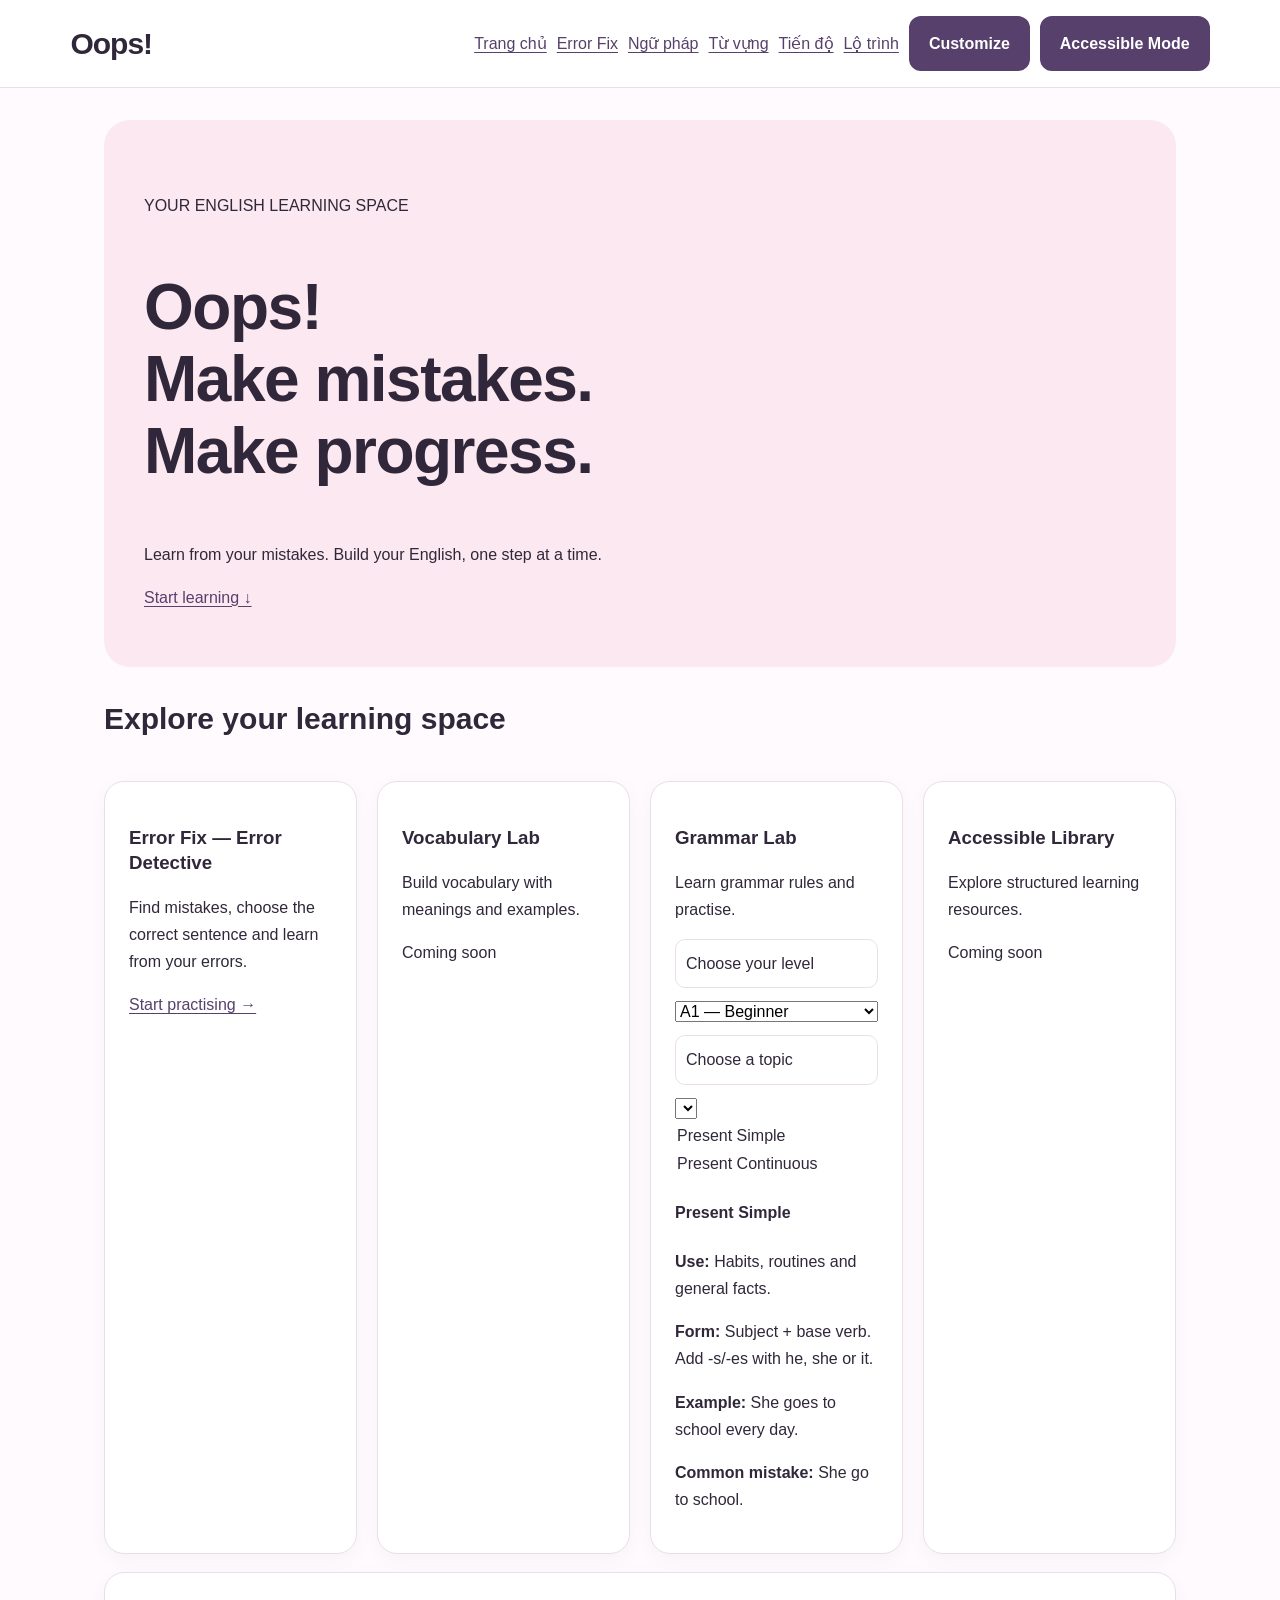
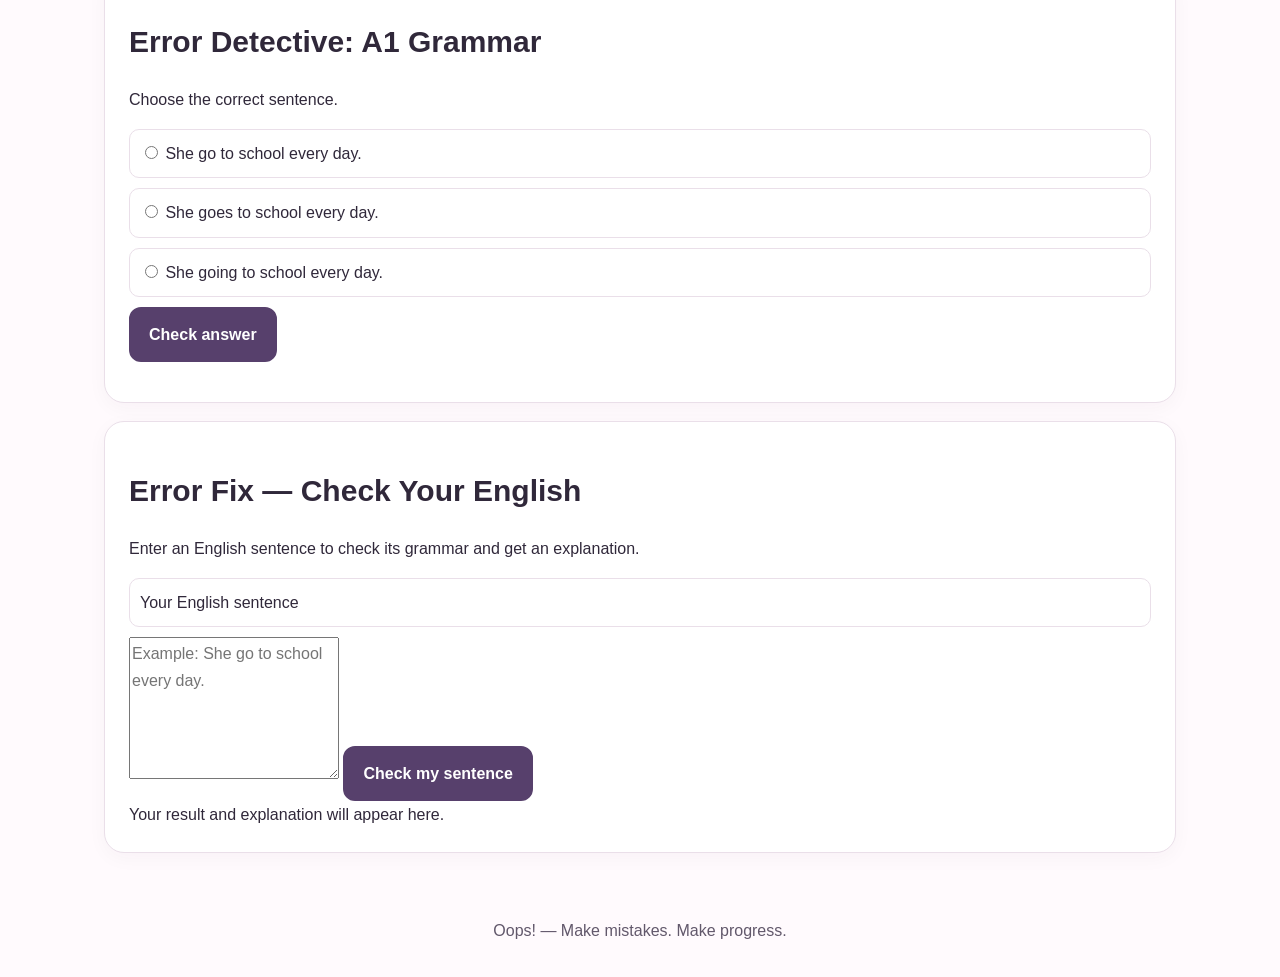
==== index.html @ 6011602a "Update index.html" ====
<!DOCTYPE html>
<html lang="en">
<head>
<meta charset="UTF-8">
<meta name="viewport" content="width=device-width, initial-scale=1">
<title>Oops! — Make mistakes. Make progress.</title>

<style>
* {
  box-sizing: border-box;
}

:root {
  --oops-bg: #fffafd;
  --oops-surface: #ffffff;
  --oops-pink: #fce8f1;
  --oops-purple: #57406c;
  --oops-purple-hover: #443052;
  --oops-text: #30283a;
  --oops-muted: #62586b;
  --oops-border: #eadfe9;
  --oops-radius: 20px;
}

html {
  scroll-behavior: smooth;
  scroll-padding-top: 24px;
}

body {
  margin: 0;
  font-family: Arial, Helvetica, sans-serif;
  color: var(--oops-text);
  background: var(--oops-bg);
  line-height: 1.7;
  font-size: 16px;
}

header {
  position: sticky;
  top: 0;
  z-index: 100;
  padding: 16px 5.5%;
  display: flex;
  justify-content: space-between;
  align-items: center;
  gap: 16px;
  flex-wrap: wrap;
  background: rgba(255, 255, 255, 0.96);
  border-bottom: 1px solid var(--oops-border);
  backdrop-filter: blur(12px);
}

.logo {
  font-size: 30px;
  font-weight: 800;
  letter-spacing: -1px;
  color: var(--oops-text);
}

main {
  width: min(1120px, 100%);
  margin: 0 auto;
  padding: 32px 24px;
}

.hero {
  background: var(--oops-pink);
  padding: clamp(28px, 5vw, 56px) clamp(22px, 4vw, 40px);
  border-radius: 26px;
  margin-bottom: 32px;
}

h1 {
  font-size: clamp(34px, 5vw, 64px);
  line-height: 1.12;
  letter-spacing: -1.5px;
  overflow-wrap: anywhere;
}

h2 {
  font-size: clamp(23px, 3vw, 30px);
  line-height: 1.3;
}

h3 {
  line-height: 1.35;
}

.grid {
  display: grid;
  grid-template-columns: repeat(auto-fit, minmax(min(220px, 100%), 1fr));
  gap: 20px;
}

.card {
  background: var(--oops-surface);
  border: 1px solid var(--oops-border);
  border-radius: var(--oops-radius);
  padding: 24px;
  margin-top: 18px;
  box-shadow: 0 5px 20px rgba(48, 40, 58, 0.035);
  transition: border-color 0.2s ease, box-shadow 0.2s ease;
}

.card:hover {
  border-color: #cbb8dd;
  box-shadow: 0 8px 26px rgba(48, 40, 58, 0.07);
}

button {
  padding: 12px 18px;
  background: var(--oops-purple);
  color: white;
  border: 2px solid var(--oops-purple);
  border-radius: 12px;
  cursor: pointer;
  font: inherit;
  font-weight: 600;
  transition: background 0.2s ease, transform 0.2s ease;
}

button:hover {
  background: var(--oops-purple-hover);
  border-color: var(--oops-purple-hover);
}

button:active {
  transform: translateY(1px);
}

button:focus-visible,
a:focus-visible,
input:focus-visible,
select:focus-visible,
textarea:focus-visible {
  outline: 3px solid #8b69c2;
  outline-offset: 4px;
}

a {
  color: var(--oops-purple);
  text-underline-offset: 3px;
}

label {
  display: block;
  padding: 10px;
  margin: 10px 0;
  border: 1px solid var(--oops-border);
  border-radius: 10px;
}

input,
select,
textarea {
  max-width: 100%;
  font: inherit;
}

.skip {
  position: absolute;
  left: -9999px;
  top: 0;
  z-index: 200;
  background: white;
  color: #222;
  padding: 12px;
}

.skip:focus {
  left: 12px;
  top: 12px;
}

footer {
  text-align: center;
  padding: 32px 20px;
  color: var(--oops-muted);
}

body.accessible {
  background: #ffffff;
  color: #111111;
  font-size: 20px;
  line-height: 1.9;
}

body.accessible .hero,
body.accessible .card {
  background: #ffffff;
  color: #111111;
  border: 2px solid #333333;
  box-shadow: none;
}

body.accessible button {
  background: #111111;
  border-color: #111111;
  color: #ffffff;
}

body.accessible a {
  color: #003f8c;
}

@media (max-width: 600px) {
}
</style>
</head>
<body>

<header>
  <a class="logo" href="#home" aria-label="Oops! - Trang chủ"
     style="text-decoration:none;">Oops!</a>

  <nav aria-label="Điều hướng chính"
       style="display:flex;align-items:center;gap:10px;flex-wrap:wrap;">
    <a href="#home">Trang chủ</a>
    <a href="#error-fix">Error Fix</a>
    <a href="#grammar">Ngữ pháp</a>
    <a href="#vocabulary">Từ vựng</a>
    <a href="#progress">Tiến độ</a>
    <a href="#roadmap">Lộ trình</a>
    <button type="button" id="customizeBtn"
            onclick="document.getElementById('customizePanel').hidden = !document.getElementById('customizePanel').hidden">
      Customize
    </button>
    <button type="button" id="accessibilityBtn"
            onclick="document.body.classList.toggle('accessible')">
      Accessible Mode
    </button>
  </nav>
</header>
<main id="main">
<section class="hero" id="home">
<p>YOUR ENGLISH LEARNING SPACE</p>
<h1>Oops!<br>Make mistakes.<br>Make progress.</h1>
<p>Learn from your mistakes. Build your English, one step at a time.</p>
<a href="#practice">Start learning ↓</a>
</section>
<section aria-labelledby="explore">
<h2 id="explore">Explore your learning space</h2>
<div class="grid">

<article class="card" id="error-fix">
  <h3>Error Fix — Error Detective</h3>
  <p>Find mistakes, choose the correct sentence and learn from your errors.</p>
  <a href="#practice">Start practising →</a>
</article>

<article class="card"><h3>Vocabulary Lab</h3><p>Build vocabulary with meanings and examples.</p><p>Coming soon</p></article>
<article class="card" id="grammar">
  <h3>Grammar Lab</h3>
  <p>Learn grammar rules and practise.</p>

  <label for="grammar-level">Choose your level</label>
  <select id="grammar-level">
  <option value="A1">A1 — Beginner</option>
  <option value="A2">A2 — Elementary</option>
  <option value="B1">B1 — Intermediate</option>
  <option value="B2">B2 — Upper-intermediate</option>
  <option value="C1">C1 — Advanced</option>
  <option value="C2">C2 — Proficiency</option>
</select>

  <label for="grammar-topic">Choose a topic</label>
  <select id="grammar-topic"></select>
    <option value="present-simple">Present Simple</option>
    <option value="present-continuous">Present Continuous</option>
  </select>

  <div id="grammar-lesson" aria-live="polite">
    <h4>Present Simple</h4>
    <p><strong>Use:</strong> Habits, routines and general facts.</p>
    <p><strong>Form:</strong> Subject + base verb. Add -s/-es with he, she or it.</p>
    <p><strong>Example:</strong> She goes to school every day.</p>
    <p><strong>Common mistake:</strong> She go to school.</p>
  </div>
</article>
<article class="card"><h3>Accessible Library</h3><p>Explore structured learning resources.</p><p>Coming soon</p></article>
</div>
</section>
<section class="card" id="practice">
<h2>Error Detective: A1 Grammar</h2>
<p>Choose the correct sentence.</p>
<form id="quiz">
<label><input type="radio" name="answer" value="a" required> She go to school every day.</label>
<label><input type="radio" name="answer" value="b"> She goes to school every day.</label>
<label><input type="radio" name="answer" value="c"> She going to school every day.</label>
<button type="submit">Check answer</button>
</form>
<p id="feedback" role="status" aria-live="polite"></p>
</section>

<section class="card" id="error-fix">
  <h2>Error Fix — Check Your English</h2>
  <p>
    Enter an English sentence to check its grammar and get an explanation.
  </p>

  <form id="error-check-form">
    <label for="sentence-input">Your English sentence</label>
    <textarea
      id="sentence-input"
      name="sentence"
      rows="5"
      placeholder="Example: She go to school every day."
      required
    ></textarea>

    <button type="submit">Check my sentence</button>
  </form>

  <div id="error-check-result" role="status" aria-live="polite">
    Your result and explanation will appear here.
  </div>
</section>
</main>
<footer>Oops! — Make mistakes. Make progress.</footer>
<script>
const mode=document.getElementById("mode");
mode.addEventListener("click",()=>{
const enabled=document.body.classList.toggle("accessible");
mode.setAttribute("aria-pressed",String(enabled));
mode.textContent=enabled?"Switch to Normal Mode":"Switch to Accessible Mode";
});
document.getElementById("quiz").addEventListener("submit",event=>{
event.preventDefault();
const answer=new FormData(event.currentTarget).get("answer");
document.getElementById("feedback").textContent=answer==="b"
?"Correct! With she, use goes in the present simple."
:"Not quite. The correct answer is: She goes to school every day.";
});

const grammarTopic = document.getElementById("grammar-topic");
const grammarLesson = document.getElementById("grammar-lesson");
const grammarLevel = document.getElementById("grammar-level");

const grammarLessons = [
  {
    level: "A1", title: "Present Simple",
    use: "Thói quen, lịch trình và sự thật hiển nhiên.",
    form: "S + V(s/es). Với câu phủ định và nghi vấn, dùng do/does.",
    example: "She goes to school every day.",
    mistake: "She go to school every day.",
    tip: "He, she, it đi với động từ thêm -s/-es ở câu khẳng định.",
    question: "Choose the correct sentence.",
    options: ["He play football.", "He plays football.", "He playing football."],
    answer: 1, explanation: "He là ngôi thứ ba số ít nên play đổi thành plays."
  },
  {
    level: "A1", title: "Present Continuous",
    use: "Hành động đang diễn ra ở hiện tại.",
    form: "S + am/is/are + V-ing.",
    example: "They are studying English now.",
    mistake: "They studying English now.",
    tip: "Không bỏ am, is hoặc are trước động từ -ing.",
    question: "Choose the correct sentence.",
    options: ["I am reading now.", "I reading now.", "I is reading now."],
    answer: 0, explanation: "Với chủ ngữ I, dùng am + V-ing."
  },
  {
    level: "A1", title: "Pronouns and Possessive Adjectives",
    use: "Đại từ nhân xưng và tính từ sở hữu.",
    form: "I–my; you–your; he–his; she–her; it–its; we–our; they–their.",
    example: "This is my book. She likes her school.",
    mistake: "He is my friend. I like he.",
    tip: "Sau động từ cần tân ngữ như me, him, her, us, them.",
    question: "This is Anna. ___ is my friend.",
    options: ["Her", "She", "Hers"],
    answer: 1, explanation: "She là đại từ chủ ngữ đứng trước động từ is."
  },
  {
    level: "A1", title: "There is / There are",
    use: "Nói có người hoặc vật ở đâu đó.",
    form: "There is + danh từ số ít/không đếm được; There are + danh từ số nhiều.",
    example: "There are three books on the desk.",
    mistake: "There is three books on the desk.",
    tip: "Chọn is/are theo danh từ đứng sau.",
    question: "___ two windows in my room.",
    options: ["There is", "There are", "There am"],
    answer: 1, explanation: "Two windows là danh từ số nhiều nên dùng There are."
  },
  {
    level: "A1", title: "Articles: a / an",
    use: "Dùng trước danh từ đếm được số ít khi nhắc đến chung hoặc lần đầu.",
    form: "a + âm phụ âm; an + âm nguyên âm.",
    example: "a book; an apple; an hour.",
    mistake: "a apple",
    tip: "Chọn theo âm đầu, không chỉ theo chữ cái đầu.",
    question: "She has ___ umbrella.",
    options: ["a", "an", "the"],
    answer: 1, explanation: "Umbrella bắt đầu bằng âm nguyên âm nên dùng an."
  },
  {
    level: "A2", title: "Past Simple",
    use: "Hành động đã xảy ra và kết thúc trong quá khứ.",
    form: "S + V2/ed; phủ định: did not + V nguyên mẫu.",
    example: "We visited Hue last summer.",
    mistake: "We didn't visited Hue.",
    tip: "Sau did/didn't, động từ trở về nguyên mẫu.",
    question: "Yesterday, she ___ to school.",
    options: ["go", "went", "goes"],
    answer: 1, explanation: "Yesterday chỉ thời gian quá khứ; go có dạng quá khứ là went."
  },
  {
    level: "A2", title: "Countable and Uncountable Nouns",
    use: "Phân biệt danh từ đếm được và không đếm được.",
    form: "many/few + danh từ đếm được; much/little + danh từ không đếm được.",
    example: "many books; much water.",
    mistake: "many information",
    tip: "Information thường không đếm được trong tiếng Anh.",
    question: "How ___ water do you need?",
    options: ["many", "much", "few"],
    answer: 1, explanation: "Water là danh từ không đếm được nên dùng much."
  },
  {
    level: "A2", title: "Comparatives and Superlatives",
    use: "So sánh hơn và so sánh nhất.",
    form: "Tính từ ngắn: -er/-est; tính từ dài: more/most.",
    example: "Mai is taller than Lan. Tom is the tallest boy.",
    mistake: "more taller",
    tip: "Không dùng đồng thời more và -er cho cùng một tính từ.",
    question: "This book is ___ than that one.",
    options: ["interesting", "more interesting", "most interesting"],
    answer: 1, explanation: "Interesting là tính từ dài; so sánh hơn dùng more interesting."
  },
  {
    level: "A2", title: "Future: will and be going to",
    use: "Will thường diễn tả quyết định tức thời, dự đoán; be going to thường diễn tả dự định hoặc dự đoán có căn cứ.",
    form: "will + V; am/is/are going to + V.",
    example: "Look at those clouds! It is going to rain.",
    mistake: "It is going to raining.",
    tip: "Sau going to dùng động từ nguyên mẫu.",
    question: "I have decided. I ___ study medicine.",
    options: ["am going to", "am going", "going to"],
    answer: 0, explanation: "Dự định đã có trước đó có thể dùng am going to + study."
  },
  {
    level: "A2", title: "Modal Verbs: can, must, should",
    use: "Diễn đạt khả năng, nghĩa vụ và lời khuyên.",
    form: "Modal verb + động từ nguyên mẫu không to.",
    example: "You should get enough sleep.",
    mistake: "You should to sleep early.",
    tip: "Không thêm to sau should, must hoặc can.",
    question: "You ___ wear a seat belt.",
    options: ["should to", "should", "should wearing"],
    answer: 1, explanation: "Should đi trực tiếp với động từ nguyên mẫu wear."
  },
  {
    level: "B1", title: "Present Perfect",
    use: "Kinh nghiệm, kết quả hiện tại hoặc hành động kéo dài đến hiện tại.",
    form: "S + have/has + V3.",
    example: "I have lived here for five years.",
    mistake: "I have live here for five years.",
    tip: "Sau have/has dùng quá khứ phân từ (V3).",
    question: "She has never ___ to Japan.",
    options: ["be", "went", "been"],
    answer: 2, explanation: "Cấu trúc hiện tại hoàn thành cần V3; be có V3 là been."
  },
  {
    level: "B1", title: "First and Second Conditionals",
    use: "Câu điều kiện loại 1 nói về khả năng có thật; loại 2 nói về giả định không có thật hoặc khó xảy ra ở hiện tại.",
    form: "Type 1: If + present simple, will + V. Type 2: If + past simple, would + V.",
    example: "If it rains, we will stay home. If I had time, I would travel.",
    mistake: "If it will rain, we will stay home.",
    tip: "Trong mệnh đề if của loại 1, thông thường dùng hiện tại đơn.",
    question: "If I ___ rich, I would travel the world.",
    options: ["am", "were", "will be"],
    answer: 1, explanation: "Câu điều kiện loại 2 dùng quá khứ đơn; were thường được dùng trong giả định trang trọng."
  },
  {
    level: "B1", title: "Passive Voice",
    use: "Nhấn mạnh hành động hoặc đối tượng chịu tác động.",
    form: "S + be + V3; thì của be thay đổi theo câu gốc.",
    example: "The bridge was built in 2010.",
    mistake: "The bridge was build in 2010.",
    tip: "Sau be trong câu bị động dùng V3.",
    question: "English ___ in many countries.",
    options: ["speaks", "is spoken", "is speaking"],
    answer: 1, explanation: "English là đối tượng được nói; dùng hiện tại đơn bị động is spoken."
  },
  {
    level: "B1", title: "Relative Clauses",
    use: "Bổ sung thông tin cho danh từ.",
    form: "who: người; which: vật; that: người/vật trong mệnh đề xác định; whose: sở hữu.",
    example: "The girl who won the prize is my friend.",
    mistake: "The girl which won the prize...",
    tip: "Who thường dùng để chỉ người.",
    question: "The man ___ lives next door is a doctor.",
    options: ["who", "where", "whose"],
    answer: 0, explanation: "Who thay cho the man và làm chủ ngữ của mệnh đề quan hệ."
  },
  {
    level: "B1", title: "Reported Speech",
    use: "Thuật lại lời nói của người khác.",
    form: "Câu tường thuật thường đổi đại từ, thời và từ chỉ thời gian/nơi chốn theo ngữ cảnh.",
    example: 'She said, "I am tired." → She said (that) she was tired.',
    mistake: 'She said that "I am tired."',
    tip: "Không phải trường hợp nào cũng lùi thì; cần xét thời điểm và sự thật còn đúng hay không.",
    question: 'Tom said, "I am busy." → Tom said that he ___ busy.',
    options: ["is", "was", "be"],
    answer: 1, explanation: "Trong cách tường thuật thông thường ở quá khứ, am chuyển thành was."
  },
  {
    level: "B2", title: "Mixed Conditionals",
    use: "Kết hợp điều kiện quá khứ với kết quả hiện tại hoặc ngược lại.",
    form: "If + past perfect, would + V (kết quả hiện tại) là một mẫu phổ biến.",
    example: "If I had studied medicine, I would be a doctor now.",
    mistake: "If I had studied medicine, I would have been a doctor now. (không phù hợp nếu muốn nói kết quả hiện tại)",
    tip: "Xác định thời gian của điều kiện và thời gian của kết quả.",
    question: "If she had left earlier, she ___ here now.",
    options: ["would be", "would have been", "will be"],
    answer: 0, explanation: "Điều kiện ở quá khứ nhưng kết quả ở hiện tại nên dùng would be."
  },
  {
    level: "B2", title: "Inversion for Emphasis",
    use: "Đảo trợ động từ lên trước chủ ngữ để nhấn mạnh, thường sau trạng từ phủ định.",
    form: "Never/Rarely/Seldom + auxiliary + subject + verb.",
    example: "Never have I seen such a beautiful view.",
    mistake: "Never I have seen such a beautiful view.",
    tip: "Sau trạng từ phủ định đầu câu, dùng trật tự đảo ngữ.",
    question: "Rarely ___ such dedication.",
    options: ["we see", "do we see", "we do see"],
    answer: 1, explanation: "Rarely ở đầu câu yêu cầu đảo trợ động từ do trước chủ ngữ we."
  },
  {
    level: "B2", title: "Cleft Sentences",
    use: "Nhấn mạnh một thành phần trong câu.",
    form: "It is/was + phần nhấn mạnh + that/who + phần còn lại.",
    example: "It was Anna who found the key.",
    mistake: "It was Anna which found the key.",
    tip: "Who thường dùng cho người trong cấu trúc nhấn mạnh này.",
    question: "___ John who solved the problem.",
    options: ["It was", "There was", "What was"],
    answer: 0, explanation: "Cấu trúc nhấn mạnh phổ biến là It was + thành phần nhấn mạnh + who/that."
  },
  {
    level: "B2", title: "Participle Clauses",
    use: "Rút gọn mệnh đề trạng ngữ khi chủ thể và quan hệ ý nghĩa phù hợp.",
    form: "V-ing thường mang nghĩa chủ động; V3 thường mang nghĩa bị động.",
    example: "Walking home, I saw an old friend.",
    mistake: "Walking home, the rain started. (chủ thể gây hiểu nhầm)",
    tip: "Chủ thể ngầm của phân từ cần phù hợp với chủ ngữ mệnh đề chính.",
    question: "___ by the news, she called her family.",
    options: ["Shocking", "Shocked", "Shock"],
    answer: 1, explanation: "She là người cảm thấy sốc nên dùng phân từ mang nghĩa bị động/cảm xúc shocked."
  },
  {
    level: "C1", title: "Advanced Modal Perfects",
    use: "Suy đoán, phê bình hoặc đánh giá về sự việc trong quá khứ.",
    form: "must/might/could/should + have + V3.",
    example: "You should have checked the figures.",
    mistake: "You should have check the figures.",
    tip: "Sau have trong cấu trúc này dùng V3.",
    question: "He isn't here. He ___ missed the train.",
    options: ["might have", "might has", "might had"],
    answer: 0, explanation: "Might have + V3 diễn tả khả năng đã xảy ra trong quá khứ."
  },
  {
    level: "C1", title: "Advanced Hedging",
    use: "Làm cho nhận định thận trọng, phù hợp với văn phong học thuật.",
    form: "It appears that...; The evidence suggests that...; This may indicate...",
    example: "The findings appear to suggest a correlation.",
    mistake: "The findings prove this is always true. (khẳng định quá mức khi chứng cứ chưa đủ)",
    tip: "Mức độ chắc chắn của ngôn ngữ cần tương xứng với bằng chứng.",
    question: "Which phrase expresses a cautious claim?",
    options: ["This unquestionably proves...", "The evidence may suggest...", "It is always certain that..."],
    answer: 1, explanation: "May suggest thể hiện sự thận trọng thay vì khẳng định tuyệt đối."
  },
  {
    level: "C1", title: "Advanced Subjunctive",
    use: "Thường xuất hiện trong đề nghị, yêu cầu hoặc văn phong trang trọng.",
    form: "suggest/recommend/insist that + subject + base verb (trong cấu trúc giả định phù hợp).",
    example: "The committee recommended that he be appointed.",
    mistake: "The committee recommended that he is appointed. (trong cấu trúc giả định trang trọng)",
    tip: "Động từ nguyên mẫu có thể dùng sau that trong subjunctive trang trọng.",
    question: "They insisted that she ___ informed immediately.",
    options: ["is", "be", "was"],
    answer: 1, explanation: "Trong cấu trúc giả định trang trọng ở thể bị động, dùng be + V3."
  },
  {
    level: "C1", title: "Ellipsis and Substitution",
    use: "Lược bỏ phần đã rõ hoặc thay thế để tránh lặp từ.",
    form: "Dùng do so, one/ones, so/not và lược bỏ thành phần khi ngữ cảnh đủ rõ.",
    example: "She said she would help, and she did so.",
    mistake: "He likes the red shirt, and I like the red shirt too. (lặp không cần thiết trong ngữ cảnh phù hợp)",
    tip: "Lựa chọn cấu trúc thay thế phụ thuộc vào phần được thay và văn cảnh.",
    question: "She promised to call, and she ___ .",
    options: ["did so", "did it so", "so did"],
    answer: 0, explanation: "Did so thay cho hành động đã được nhắc đến là promised to call."
  },
  {
    level: "C2", title: "Advanced Information Structure",
    use: "Sắp xếp thông tin để tạo trọng tâm, tương phản hoặc mạch lập luận rõ ràng.",
    form: "Có thể dùng fronting, clefting và cấu trúc tương phản; cần xét văn cảnh và sắc thái.",
    example: "What matters most is how the evidence is interpreted.",
    mistake: "Dùng đảo ngữ hoặc nhấn mạnh liên tục khiến văn bản thiếu tự nhiên.",
    tip: "Cấu trúc nâng cao chỉ hiệu quả khi phục vụ mục đích giao tiếp.",
    question: "Which sentence most naturally emphasizes the main issue?",
    options: ["What matters is the evidence.", "The evidence what matters is.", "Is what matters the evidence."],
    answer: 0, explanation: "What matters is... là cấu trúc nhấn mạnh tự nhiên và đúng ngữ pháp."
  },
  {
    level: "C2", title: "Register and Grammatical Nuance",
    use: "Lựa chọn cấu trúc theo mức độ trang trọng, mục đích và sắc thái.",
    form: "So sánh cách diễn đạt trực tiếp, giảm nhẹ, trang trọng và thân mật theo ngữ cảnh.",
    example: "Would you mind clarifying this point? (lịch sự) / Clarify this point. (trực tiếp)",
    mistake: "Dùng câu mệnh lệnh trực tiếp trong mọi tình huống giao tiếp.",
    tip: "Đúng ngữ pháp chưa đủ; cần phù hợp người nghe và tình huống.",
    question: "Which request is generally more polite?",
    options: ["Explain this now.", "Would you mind explaining this?", "You explain this."],
    answer: 1, explanation: "Would you mind + V-ing thường được dùng để đưa ra yêu cầu lịch sự."
  },
  {
    level: "C2", title: "Complex Syntax and Ambiguity",
    use: "Kiểm soát mệnh đề lồng nhau, quan hệ bổ nghĩa và tính rõ nghĩa trong câu phức.",
    form: "Đặt mệnh đề bổ nghĩa gần thành phần được bổ nghĩa; kiểm tra chủ thể, phạm vi và quan hệ logic.",
    example: "The report that the committee published yesterday was revised.",
    mistake: "The report was revised that the committee published yesterday.",
    tip: "Câu dài cần rõ quan hệ giữa các mệnh đề, không chỉ cần nhiều cấu trúc phức.",
    question: "Which sentence places the relative clause correctly?",
    options: ["The book that I borrowed is useful.", "The book is useful that I borrowed.", "That I borrowed the book is useful. (khác nghĩa)"],
    answer: 0, explanation: "Mệnh đề quan hệ that I borrowed đứng ngay sau danh từ the book."
  }
];

function renderGrammarTopics() {
  const level = grammarLevel.value;
  const lessons = grammarLessons.filter(item => item.level === level);

  grammarTopic.innerHTML = "";

  lessons.forEach((lesson, index) => {
    const option = document.createElement("option");
    option.value = String(index);
    option.textContent = lesson.title;
    grammarTopic.appendChild(option);
  });

  renderGrammarLesson();
}

function renderGrammarLesson() {
  const lessons = grammarLessons.filter(
    item => item.level === grammarLevel.value
  );
  const lesson = lessons[Number(grammarTopic.value)];

  if (!lesson) {
    grammarLesson.textContent = "Chưa có bài học ở cấp độ này.";
    return;
  }

  grammarLesson.innerHTML = `
    <h4>${lesson.title}</h4>
    <p><strong>Level:</strong> ${lesson.level}</p>
    <p><strong>Use / Cách dùng:</strong> ${lesson.use}</p>
    <p><strong>Form / Cấu trúc:</strong> ${lesson.form}</p>
    <p><strong>Example / Ví dụ:</strong> ${lesson.example}</p>
    <p><strong>Common mistake / Lỗi thường gặp:</strong> ${lesson.mistake}</p>
    <p><strong>Remember / Ghi nhớ:</strong> ${lesson.tip}</p>
    <hr>
    <h4>Practice / Luyện tập</h4>
    <p>${lesson.question}</p>
    <form id="grammar-quiz">
      ${lesson.options.map((option, index) => `
        <label>
          <input type="radio" name="grammar-answer" value="${index}" required>
          ${option}
        </label>
      `).join("")}
      <button type="submit">Check answer / Kiểm tra</button>
    </form>
    <p id="grammar-feedback" role="status" aria-live="polite"></p>
  `;

  document.getElementById("grammar-quiz").addEventListener("submit", event => {
    event.preventDefault();
    const chosen = Number(
      new FormData(event.currentTarget).get("grammar-answer")
    );
    const feedback = document.getElementById("grammar-feedback");

    if (chosen === lesson.answer) {
      feedback.textContent = "Correct! / Chính xác! " + lesson.explanation;
    } else {
      feedback.textContent =
        "Not quite. / Chưa đúng. " +
        "Đáp án đúng: " + lesson.options[lesson.answer] + ". " +
        lesson.explanation;
    }
  });
}

grammarLevel.addEventListener("change", renderGrammarTopics);
grammarTopic.addEventListener("change", renderGrammarLesson);
renderGrammarTopics();

</script>
</body>
</html>
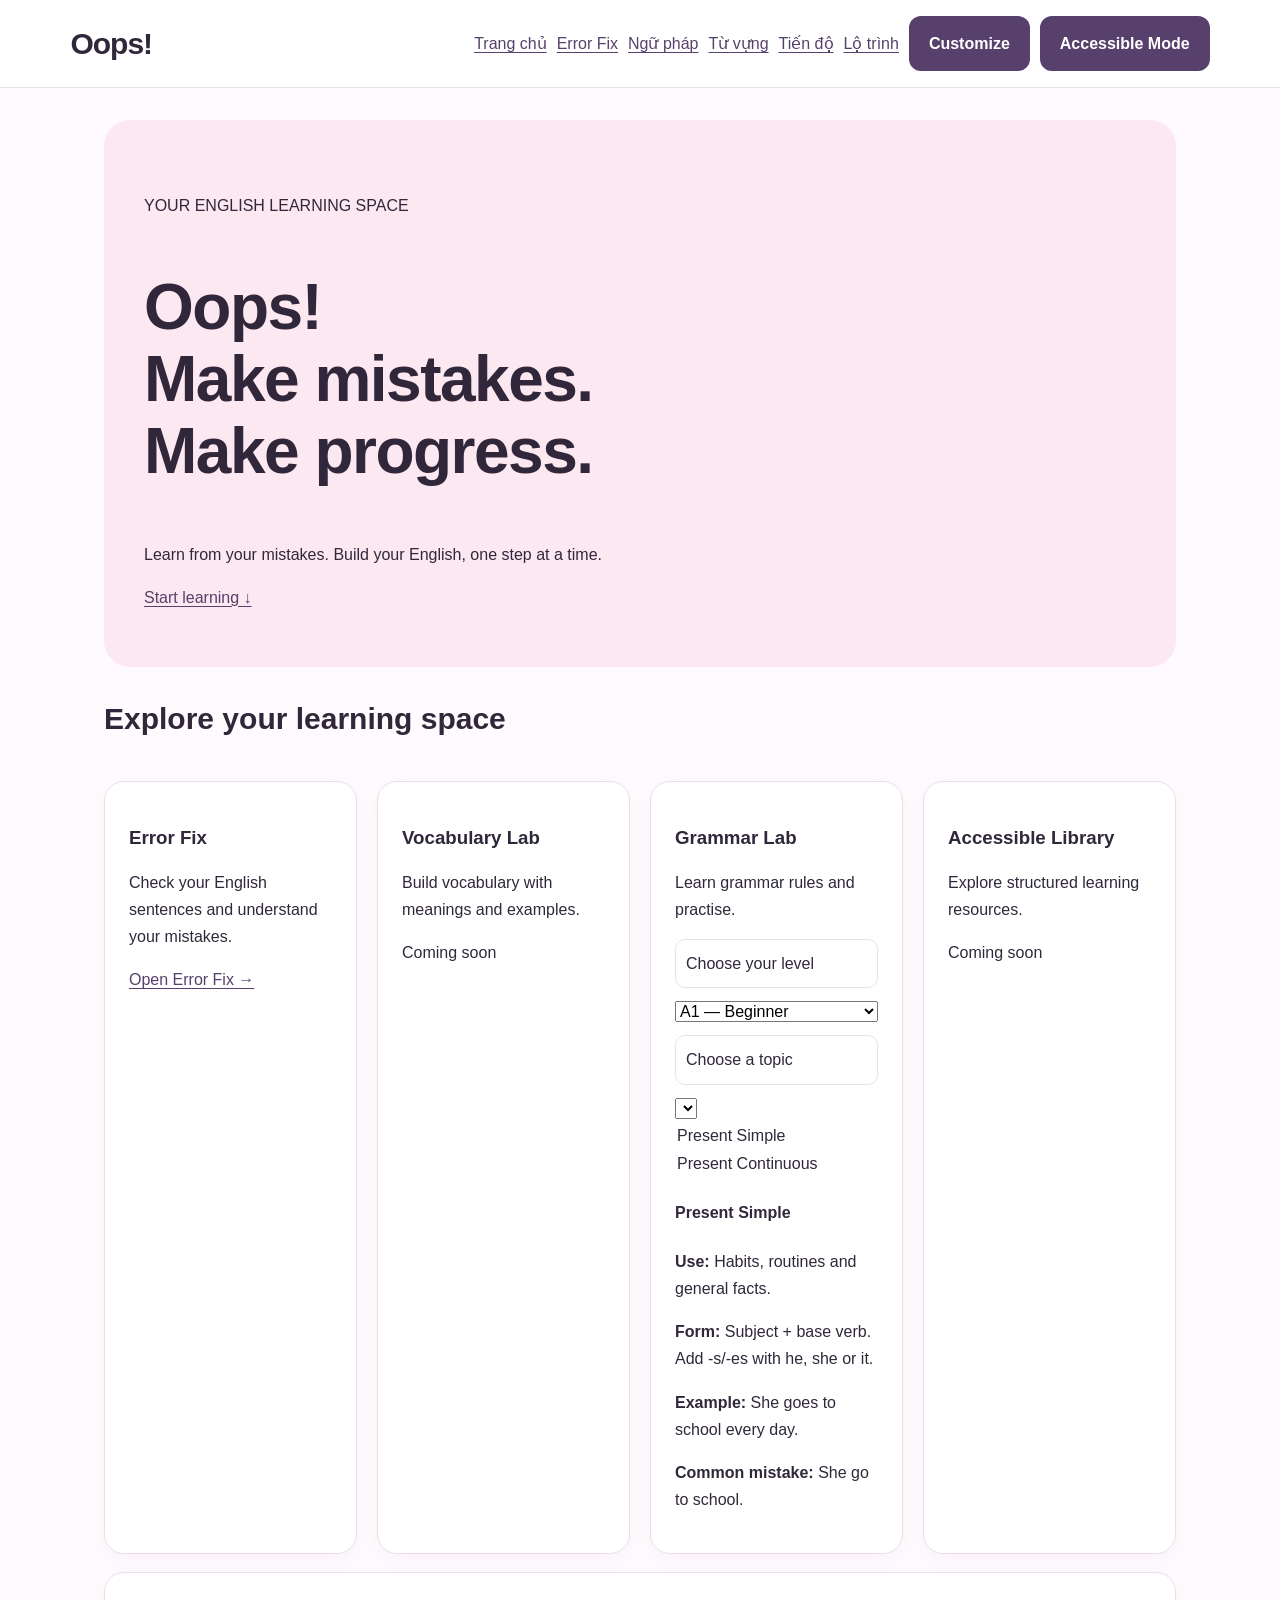
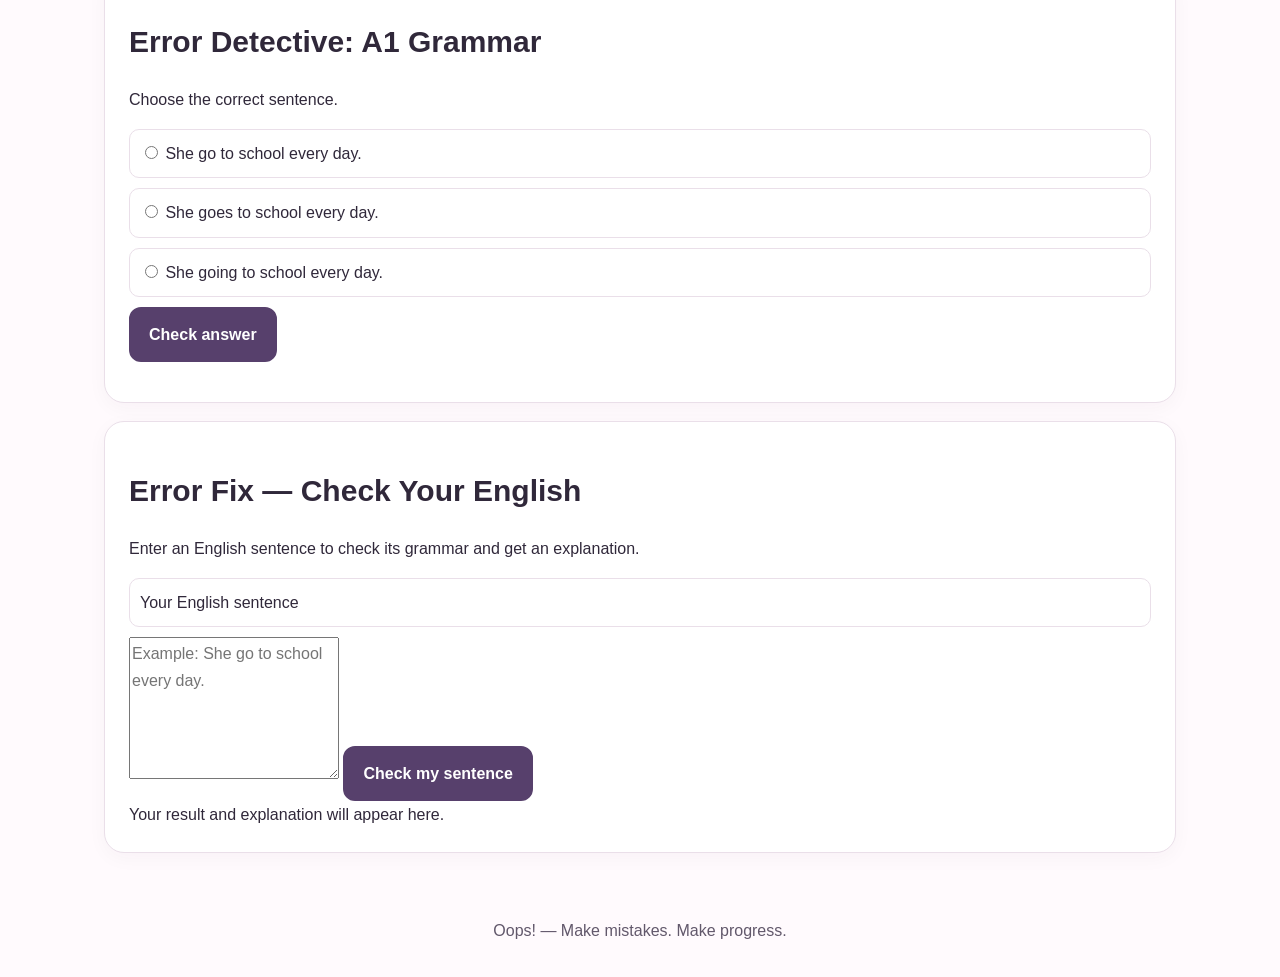
==== commit dbd65c66: "Update index.html" ====
--- a/index.html
+++ b/index.html
@@ -218,7 +218,7 @@
   <nav aria-label="Điều hướng chính"
        style="display:flex;align-items:center;gap:10px;flex-wrap:wrap;">
     <a href="#home">Trang chủ</a>
-    <a href="#error-fix">Error Fix</a>
+<a href="error-fix.html">Error Fix</a>
     <a href="#grammar">Ngữ pháp</a>
     <a href="#vocabulary">Từ vựng</a>
     <a href="#progress">Tiến độ</a>
@@ -244,10 +244,10 @@
 <h2 id="explore">Explore your learning space</h2>
 <div class="grid">
 
-<article class="card" id="error-fix">
-  <h3>Error Fix — Error Detective</h3>
-  <p>Find mistakes, choose the correct sentence and learn from your errors.</p>
-  <a href="#practice">Start practising →</a>
+<article class="card">
+  <h3>Error Fix</h3>
+  <p>Check your English sentences and understand your mistakes.</p>
+  <a href="error-fix.html">Open Error Fix →</a>
 </article>
 
 <article class="card"><h3>Vocabulary Lab</h3><p>Build vocabulary with meanings and examples.</p><p>Coming soon</p></article>
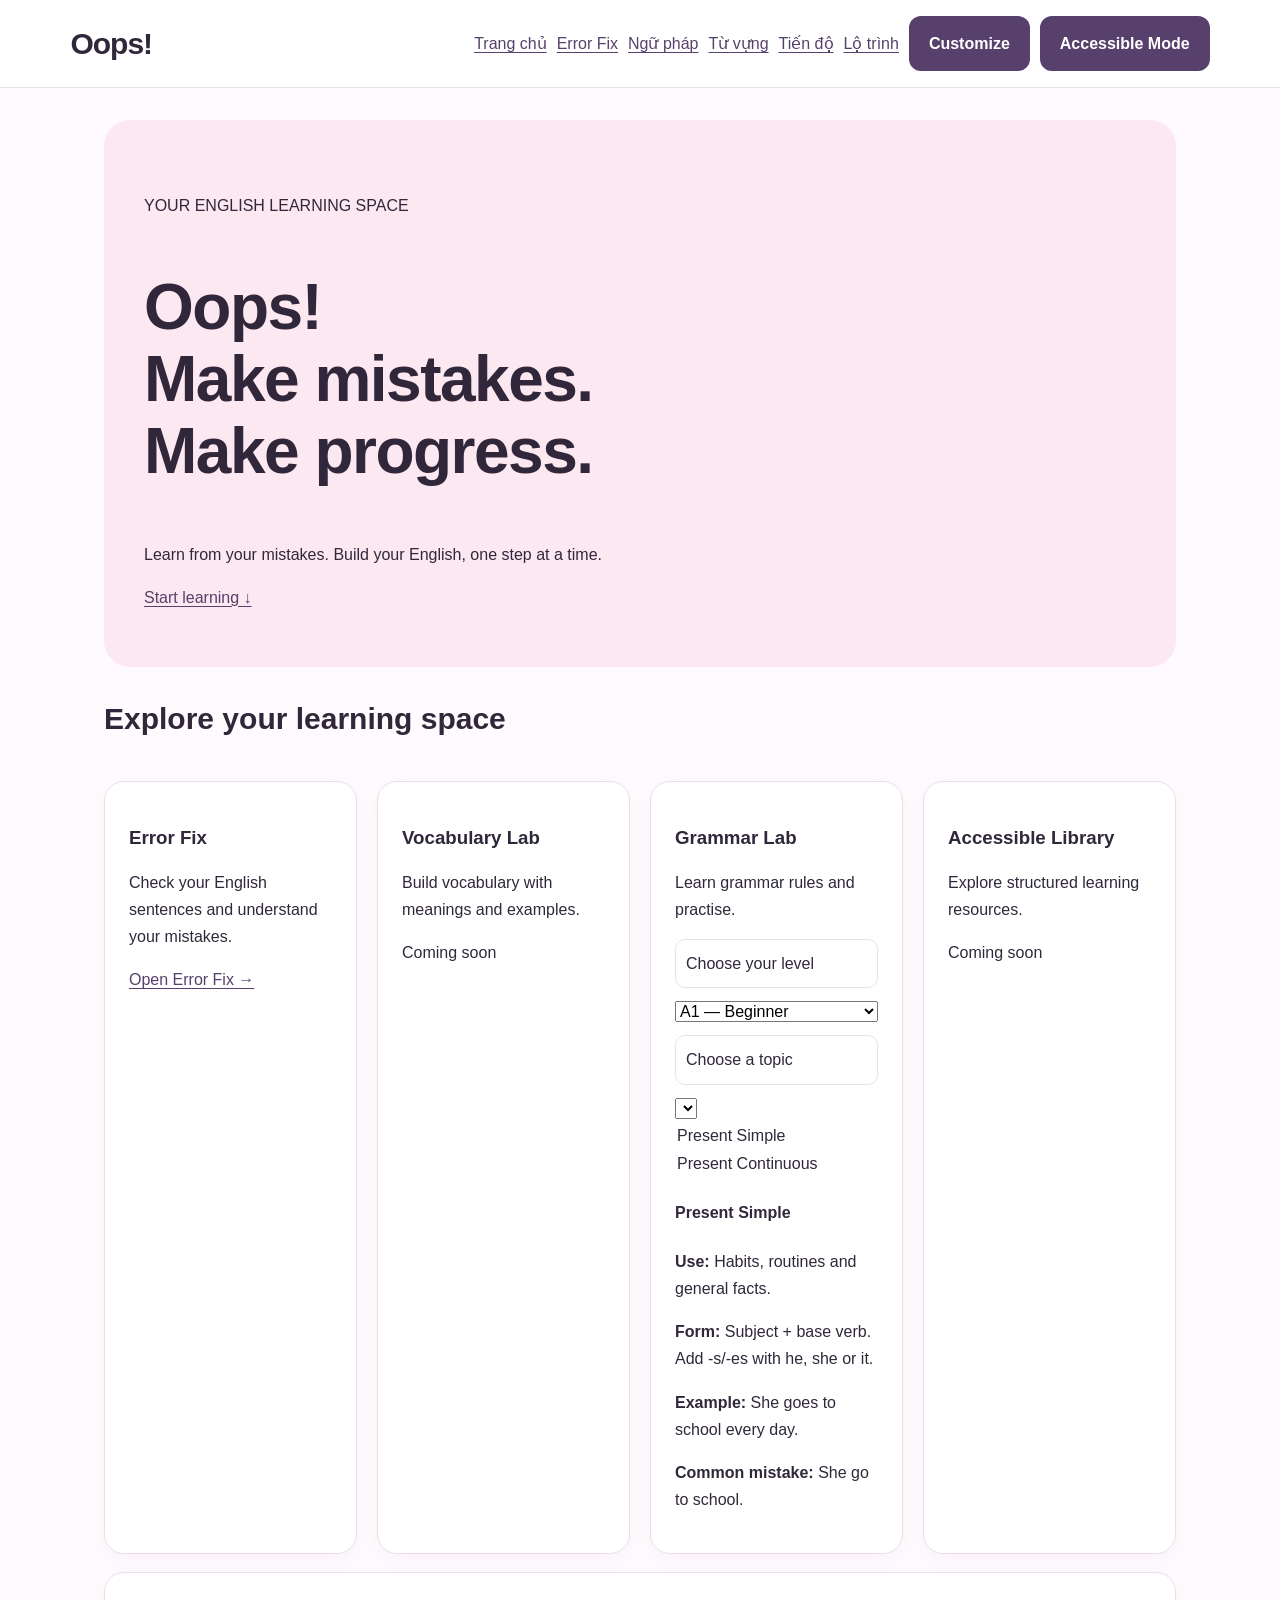
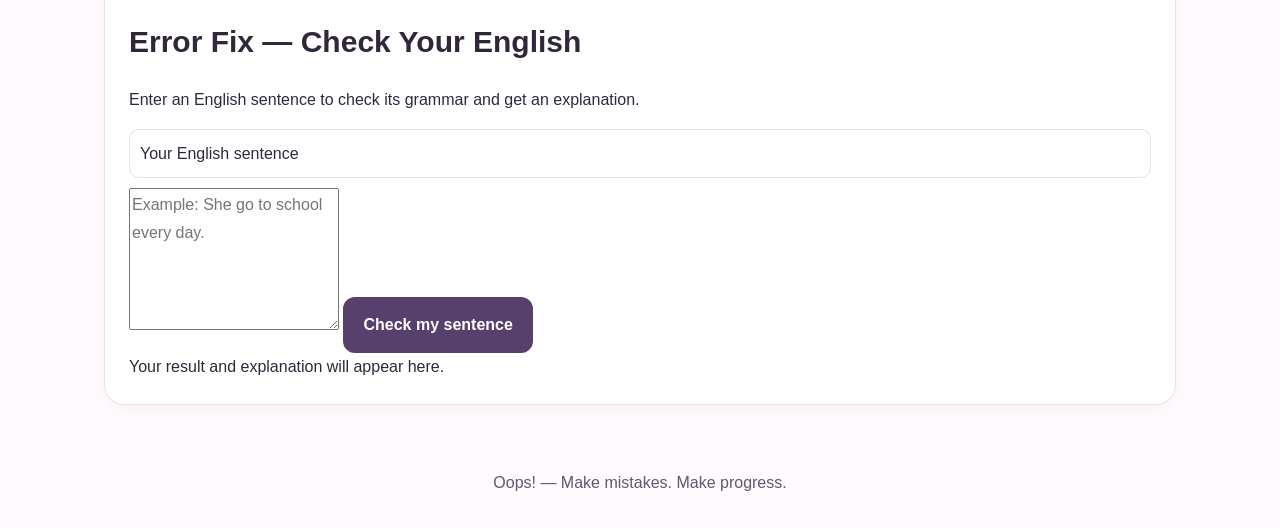
==== commit 4df12484: "Update index.html" ====
--- a/index.html
+++ b/index.html
@@ -282,18 +282,6 @@
 <article class="card"><h3>Accessible Library</h3><p>Explore structured learning resources.</p><p>Coming soon</p></article>
 </div>
 </section>
-<section class="card" id="practice">
-<h2>Error Detective: A1 Grammar</h2>
-<p>Choose the correct sentence.</p>
-<form id="quiz">
-<label><input type="radio" name="answer" value="a" required> She go to school every day.</label>
-<label><input type="radio" name="answer" value="b"> She goes to school every day.</label>
-<label><input type="radio" name="answer" value="c"> She going to school every day.</label>
-<button type="submit">Check answer</button>
-</form>
-<p id="feedback" role="status" aria-live="polite"></p>
-</section>
-
 <section class="card" id="error-fix">
   <h2>Error Fix — Check Your English</h2>
   <p>
@@ -325,13 +313,6 @@
 const enabled=document.body.classList.toggle("accessible");
 mode.setAttribute("aria-pressed",String(enabled));
 mode.textContent=enabled?"Switch to Normal Mode":"Switch to Accessible Mode";
-});
-document.getElementById("quiz").addEventListener("submit",event=>{
-event.preventDefault();
-const answer=new FormData(event.currentTarget).get("answer");
-document.getElementById("feedback").textContent=answer==="b"
-?"Correct! With she, use goes in the present simple."
-:"Not quite. The correct answer is: She goes to school every day.";
 });
 
 const grammarTopic = document.getElementById("grammar-topic");
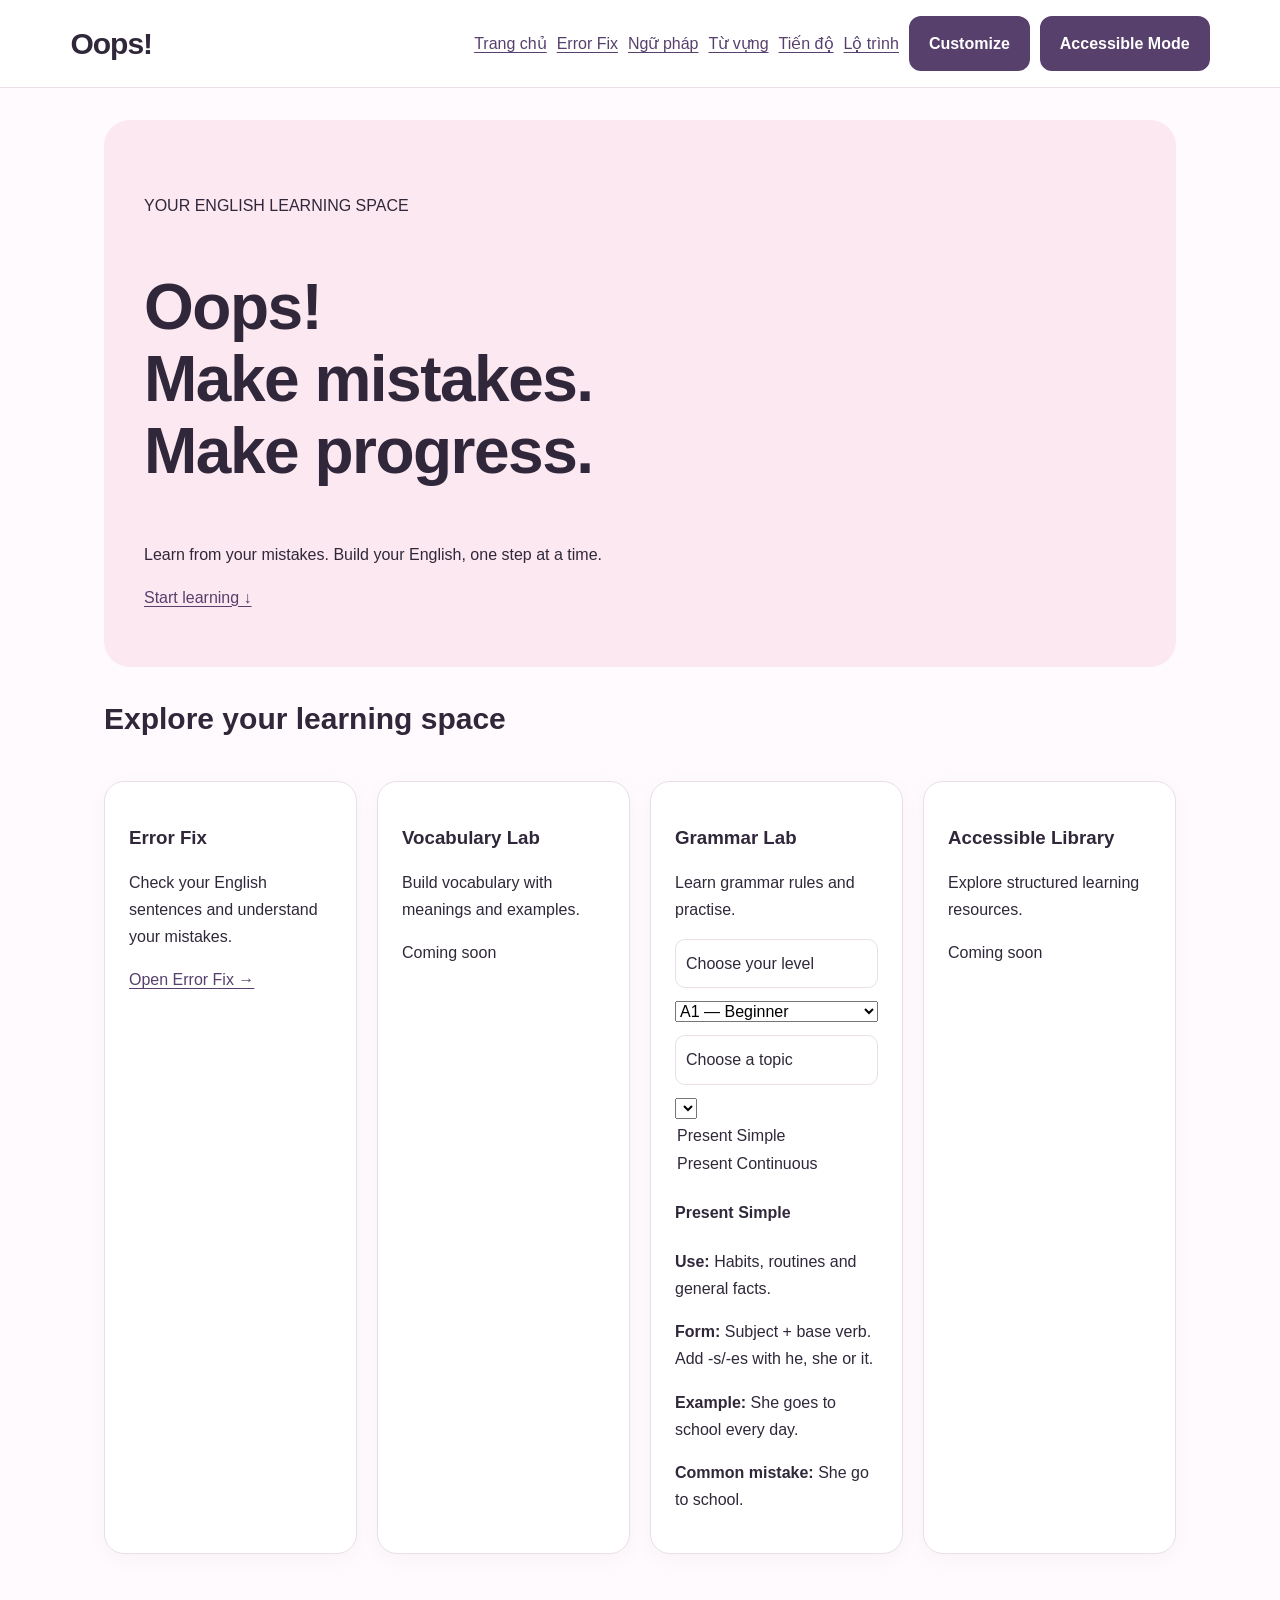
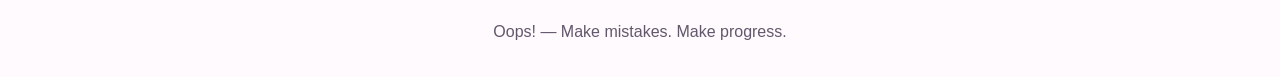
==== commit 866662ee: "Update index.html" ====
--- a/index.html
+++ b/index.html
@@ -282,29 +282,6 @@
 <article class="card"><h3>Accessible Library</h3><p>Explore structured learning resources.</p><p>Coming soon</p></article>
 </div>
 </section>
-<section class="card" id="error-fix">
-  <h2>Error Fix — Check Your English</h2>
-  <p>
-    Enter an English sentence to check its grammar and get an explanation.
-  </p>
-
-  <form id="error-check-form">
-    <label for="sentence-input">Your English sentence</label>
-    <textarea
-      id="sentence-input"
-      name="sentence"
-      rows="5"
-      placeholder="Example: She go to school every day."
-      required
-    ></textarea>
-
-    <button type="submit">Check my sentence</button>
-  </form>
-
-  <div id="error-check-result" role="status" aria-live="polite">
-    Your result and explanation will appear here.
-  </div>
-</section>
 </main>
 <footer>Oops! — Make mistakes. Make progress.</footer>
 <script>
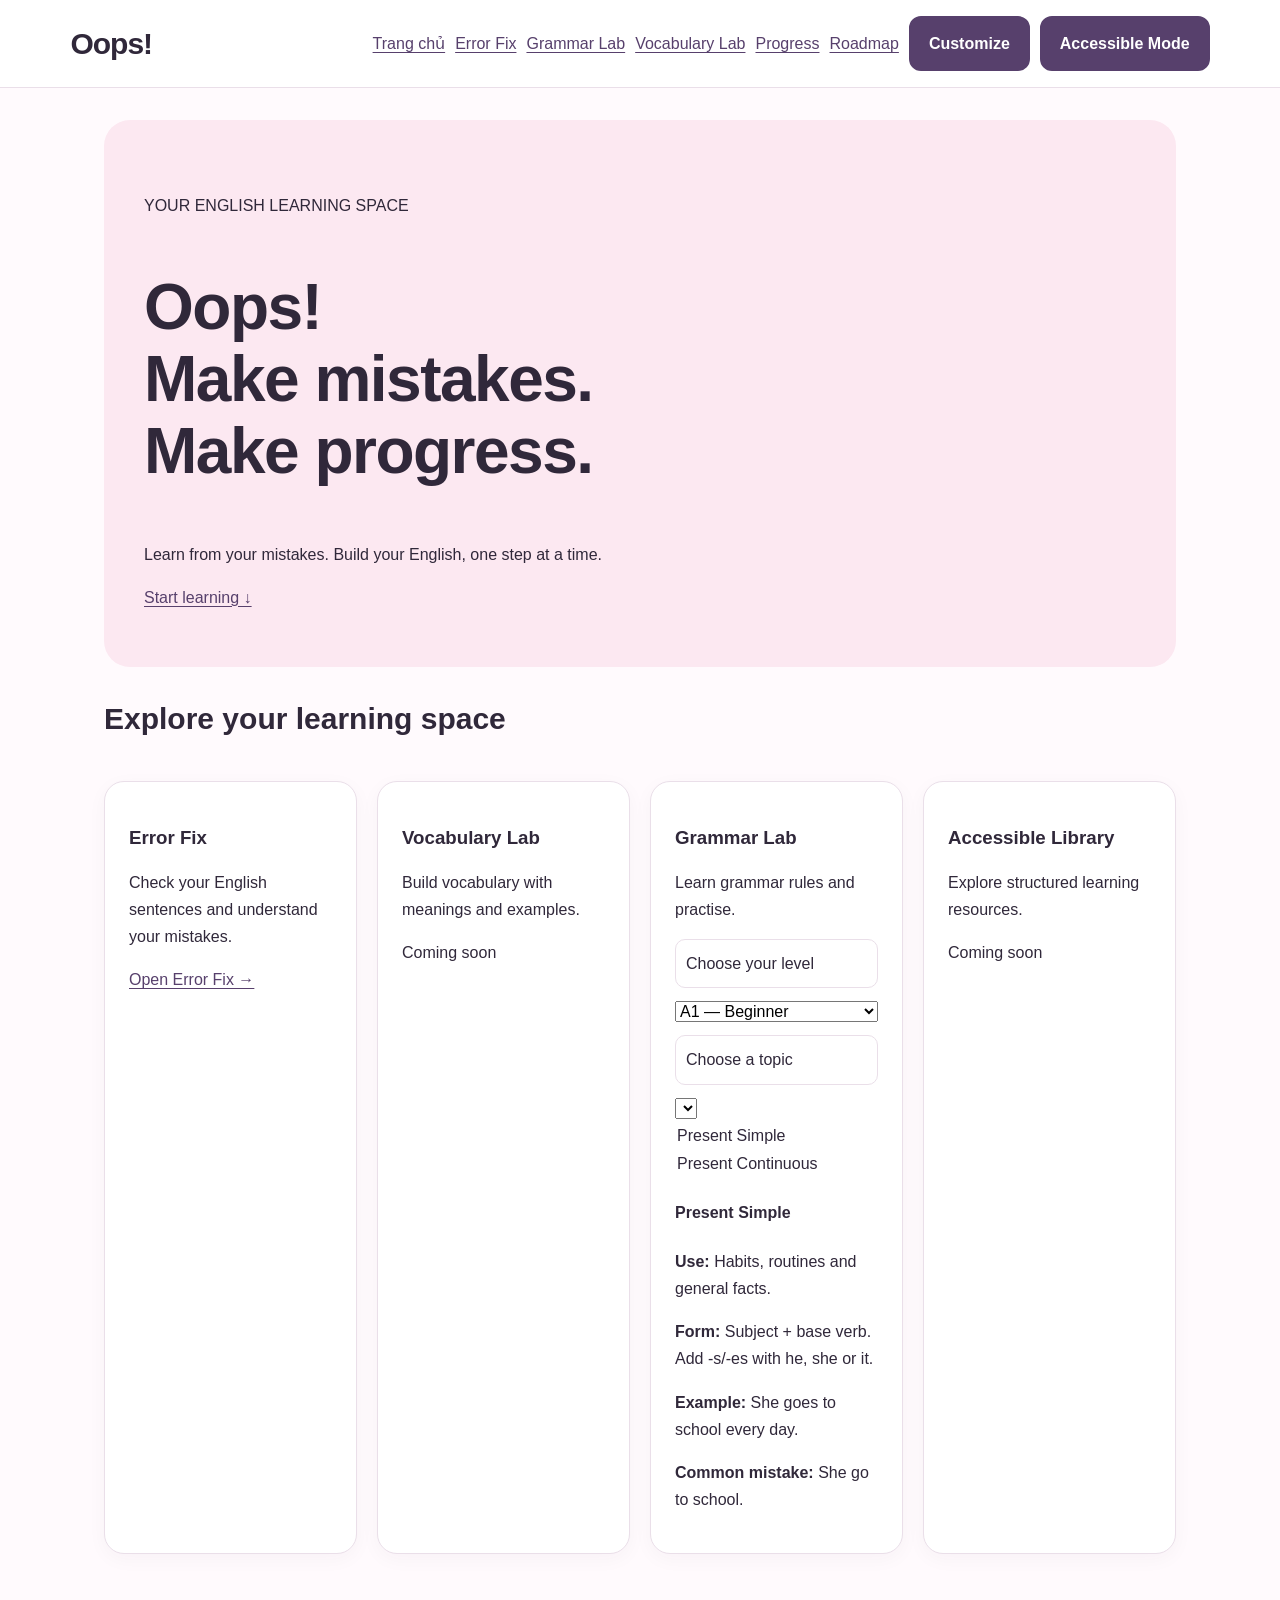
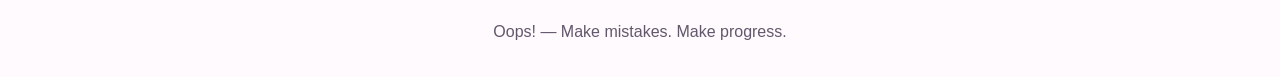
==== commit 6fb8fcda: "Update index.html" ====
--- a/index.html
+++ b/index.html
@@ -219,10 +219,10 @@
        style="display:flex;align-items:center;gap:10px;flex-wrap:wrap;">
     <a href="#home">Trang chủ</a>
 <a href="error-fix.html">Error Fix</a>
-    <a href="#grammar">Ngữ pháp</a>
-    <a href="#vocabulary">Từ vựng</a>
-    <a href="#progress">Tiến độ</a>
-    <a href="#roadmap">Lộ trình</a>
+ <a href="grammar.html">Grammar Lab</a>
+<a href="vocabulary.html">Vocabulary Lab</a>
+<a href="progress.html">Progress</a>
+<a href="roadmap.html">Roadmap</a>
     <button type="button" id="customizeBtn"
             onclick="document.getElementById('customizePanel').hidden = !document.getElementById('customizePanel').hidden">
       Customize
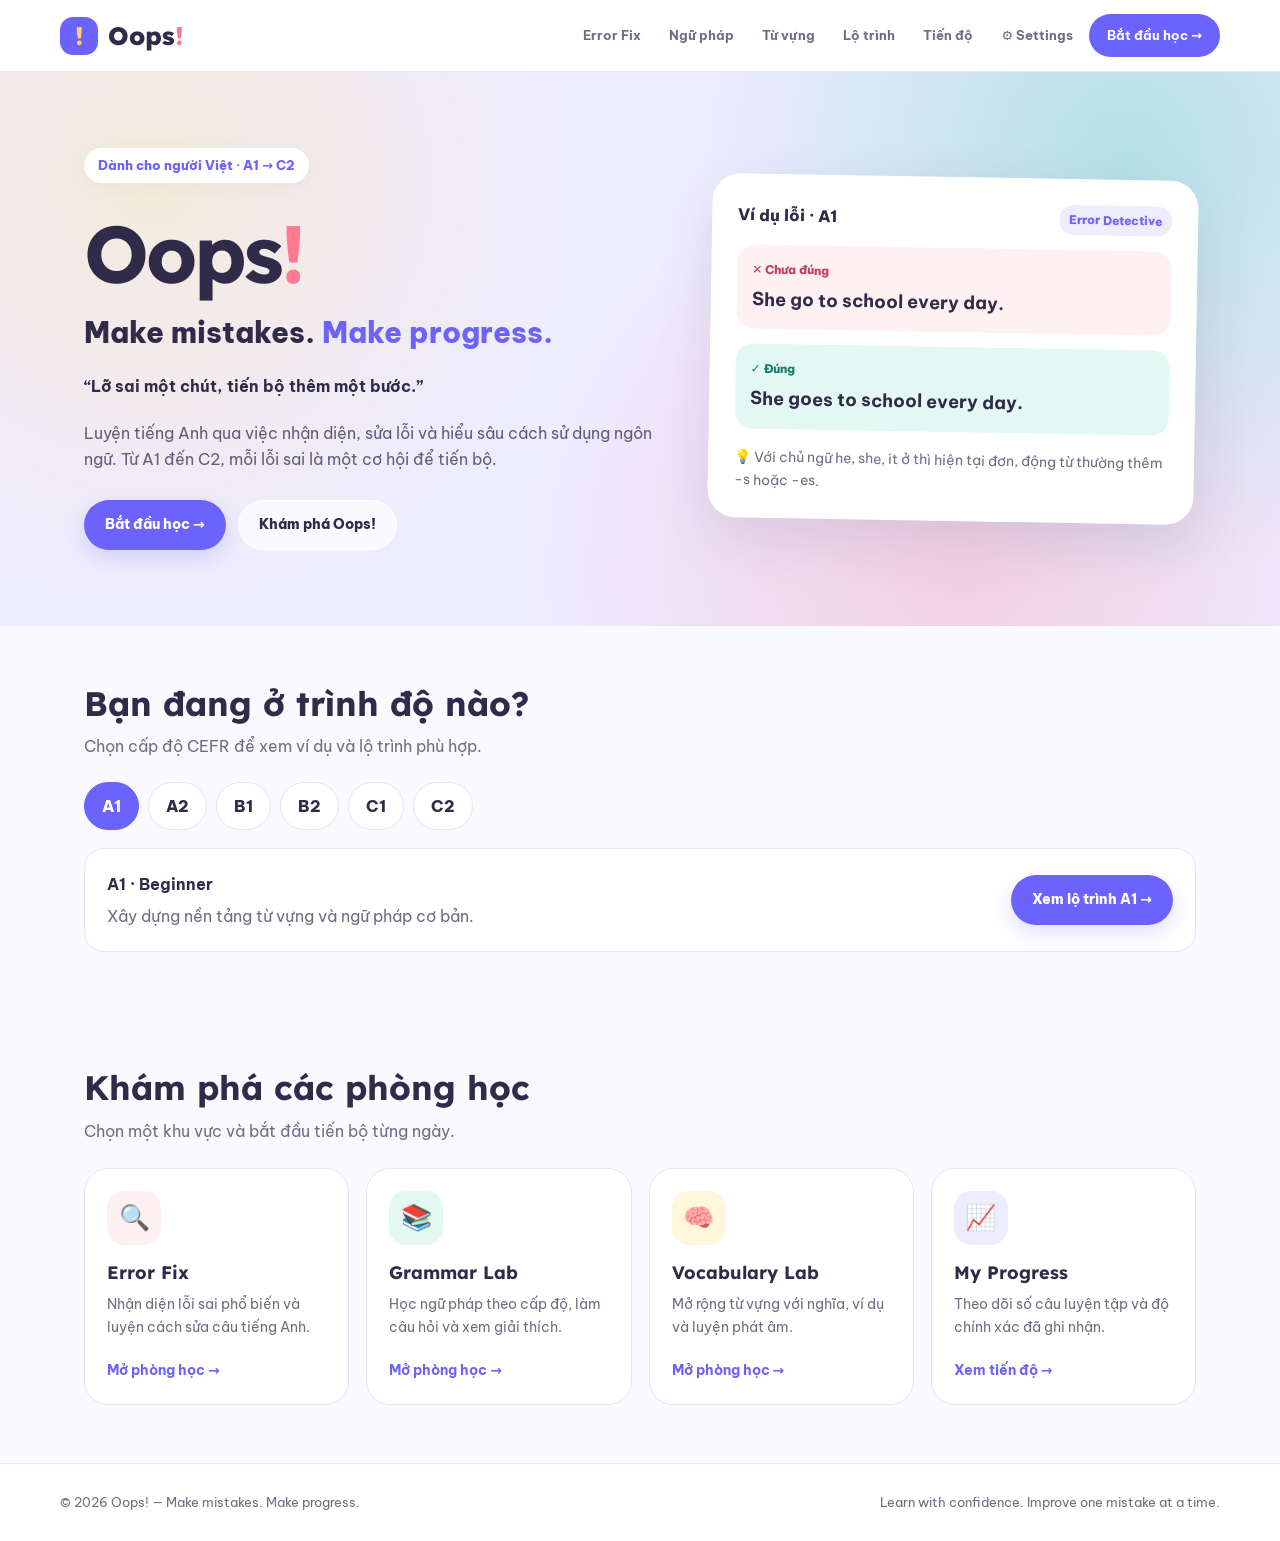
==== commit 46fb830b: "Update index.html" ====
--- a/index.html
+++ b/index.html
@@ -1,662 +1,344 @@
 
 <!DOCTYPE html>
-<html lang="en">
+<html lang="vi">
 <head>
 <meta charset="UTF-8">
 <meta name="viewport" content="width=device-width, initial-scale=1">
 <title>Oops! — Make mistakes. Make progress.</title>
-
+<meta name="description" content="Học tiếng Anh từ lỗi sai, dành cho người Việt từ A1 đến C2.">
+<link rel="preconnect" href="https://fonts.googleapis.com">
+<link href="https://fonts.googleapis.com/css2?family=Be+Vietnam+Pro:wght@400;500;600;700;800&family=Lexend:wght@500;600;700;800&display=swap" rel="stylesheet">
 <style>
-* {
-  box-sizing: border-box;
-}
-
-:root {
-  --oops-bg: #fffafd;
-  --oops-surface: #ffffff;
-  --oops-pink: #fce8f1;
-  --oops-purple: #57406c;
-  --oops-purple-hover: #443052;
-  --oops-text: #30283a;
-  --oops-muted: #62586b;
-  --oops-border: #eadfe9;
-  --oops-radius: 20px;
-}
-
-html {
-  scroll-behavior: smooth;
-  scroll-padding-top: 24px;
-}
-
-body {
-  margin: 0;
-  font-family: Arial, Helvetica, sans-serif;
-  color: var(--oops-text);
-  background: var(--oops-bg);
-  line-height: 1.7;
-  font-size: 16px;
-}
-
-header {
-  position: sticky;
-  top: 0;
-  z-index: 100;
-  padding: 16px 5.5%;
-  display: flex;
-  justify-content: space-between;
-  align-items: center;
-  gap: 16px;
-  flex-wrap: wrap;
-  background: rgba(255, 255, 255, 0.96);
-  border-bottom: 1px solid var(--oops-border);
-  backdrop-filter: blur(12px);
-}
-
-.logo {
-  font-size: 30px;
-  font-weight: 800;
-  letter-spacing: -1px;
-  color: var(--oops-text);
-}
-
-main {
-  width: min(1120px, 100%);
-  margin: 0 auto;
-  padding: 32px 24px;
-}
-
-.hero {
-  background: var(--oops-pink);
-  padding: clamp(28px, 5vw, 56px) clamp(22px, 4vw, 40px);
-  border-radius: 26px;
-  margin-bottom: 32px;
-}
-
-h1 {
-  font-size: clamp(34px, 5vw, 64px);
-  line-height: 1.12;
-  letter-spacing: -1.5px;
-  overflow-wrap: anywhere;
-}
-
-h2 {
-  font-size: clamp(23px, 3vw, 30px);
-  line-height: 1.3;
-}
-
-h3 {
-  line-height: 1.35;
-}
-
-.grid {
-  display: grid;
-  grid-template-columns: repeat(auto-fit, minmax(min(220px, 100%), 1fr));
-  gap: 20px;
-}
-
-.card {
-  background: var(--oops-surface);
-  border: 1px solid var(--oops-border);
-  border-radius: var(--oops-radius);
-  padding: 24px;
-  margin-top: 18px;
-  box-shadow: 0 5px 20px rgba(48, 40, 58, 0.035);
-  transition: border-color 0.2s ease, box-shadow 0.2s ease;
-}
-
-.card:hover {
-  border-color: #cbb8dd;
-  box-shadow: 0 8px 26px rgba(48, 40, 58, 0.07);
-}
-
-button {
-  padding: 12px 18px;
-  background: var(--oops-purple);
-  color: white;
-  border: 2px solid var(--oops-purple);
-  border-radius: 12px;
-  cursor: pointer;
-  font: inherit;
-  font-weight: 600;
-  transition: background 0.2s ease, transform 0.2s ease;
-}
-
-button:hover {
-  background: var(--oops-purple-hover);
-  border-color: var(--oops-purple-hover);
-}
-
-button:active {
-  transform: translateY(1px);
-}
-
-button:focus-visible,
-a:focus-visible,
-input:focus-visible,
-select:focus-visible,
-textarea:focus-visible {
-  outline: 3px solid #8b69c2;
-  outline-offset: 4px;
-}
-
-a {
-  color: var(--oops-purple);
-  text-underline-offset: 3px;
-}
-
-label {
-  display: block;
-  padding: 10px;
-  margin: 10px 0;
-  border: 1px solid var(--oops-border);
-  border-radius: 10px;
-}
-
-input,
-select,
-textarea {
-  max-width: 100%;
-  font: inherit;
-}
-
-.skip {
-  position: absolute;
-  left: -9999px;
-  top: 0;
-  z-index: 200;
-  background: white;
-  color: #222;
-  padding: 12px;
-}
-
-.skip:focus {
-  left: 12px;
-  top: 12px;
-}
-
-footer {
-  text-align: center;
-  padding: 32px 20px;
-  color: var(--oops-muted);
-}
-
-body.accessible {
-  background: #ffffff;
-  color: #111111;
-  font-size: 20px;
-  line-height: 1.9;
-}
-
-body.accessible .hero,
-body.accessible .card {
-  background: #ffffff;
-  color: #111111;
-  border: 2px solid #333333;
-  box-shadow: none;
-}
-
-body.accessible button {
-  background: #111111;
-  border-color: #111111;
-  color: #ffffff;
-}
-
-body.accessible a {
-  color: #003f8c;
-}
-
-@media (max-width: 600px) {
-}
+:root{--primary:#6c63ff;--primary-soft:#eeecff;--ink:#302b49;--muted:#716c83;--card:#fff;--border:#e8e4f3;--mint:#42c9b5;--mint-soft:#e3f8f3;--coral:#ff7a90;--coral-soft:#fff0f2;--sun:#ffd166;--radius:22px}
+*{box-sizing:border-box}
+html{scroll-behavior:smooth}
+body{margin:0;background:#faf9ff;color:var(--ink);font-family:"Be Vietnam Pro",system-ui,sans-serif;line-height:1.65}
+button,input,select{font:inherit}
+a{color:inherit;text-decoration:none}
+button,a,input,select{outline-offset:4px}
+:focus-visible{outline:3px solid #ff8c00}
+.topbar{height:72px;position:sticky;top:0;z-index:20;display:flex;align-items:center;justify-content:space-between;gap:14px;padding:0 max(4%,calc((100% - 1160px)/2));background:#ffffffed;backdrop-filter:blur(14px);border-bottom:1px solid var(--border)}
+.brand{display:flex;align-items:center;gap:10px;font:800 25px Lexend,sans-serif}
+.brand-mark{display:grid;place-items:center;width:38px;height:38px;border-radius:13px;background:var(--primary);color:var(--sun)}
+.brand-name span{color:var(--coral)}
+.nav{display:flex;gap:4px;align-items:center}
+.nav a,.nav button{font-size:13px;font-weight:700;padding:10px 12px;border-radius:999px;background:transparent;border:0;color:var(--muted);cursor:pointer}
+.nav a:hover,.nav button:hover{background:var(--primary-soft);color:var(--primary)}
+.nav .signin{background:var(--primary);color:white;padding:11px 18px}
+.settings-wrap{position:relative}
+.settings-menu{position:absolute;right:0;top:48px;width:210px;padding:9px;background:white;border:1px solid var(--border);box-shadow:0 15px 45px #302b4920;border-radius:16px}
+.settings-menu button{display:block;width:100%;text-align:left;border-radius:10px}
+.hero{position:relative;overflow:hidden;background:radial-gradient(circle at 12% 20%,#ffe8a866,transparent 34%),radial-gradient(circle at 88% 15%,#42c9b555,transparent 35%),radial-gradient(circle at 75% 90%,#ff7a9040,transparent 40%),var(--primary-soft)}
+.hero-inner{max-width:1160px;margin:auto;padding:76px 24px;display:grid;grid-template-columns:1.08fr .92fr;align-items:center;gap:55px}
+.eyebrow{display:inline-flex;border-radius:999px;background:white;padding:7px 14px;font-size:13px;font-weight:800;color:var(--primary);box-shadow:0 4px 20px #302b490b}
+h1,h2,h3{font-family:Lexend,"Be Vietnam Pro",sans-serif;line-height:1.2}
+h1{font-size:clamp(50px,7vw,80px);margin:22px 0 8px;letter-spacing:-3px}
+h1 span{color:var(--coral)}
+.tagline{font-size:clamp(20px,2.5vw,29px);font-weight:800;margin:0}
+.tagline span{color:var(--primary)}
+.lead{max-width:570px;color:#625d77;font-size:16px;margin:20px 0 0}
+.actions{display:flex;gap:12px;flex-wrap:wrap;margin-top:28px}
+.btn{display:inline-flex;justify-content:center;align-items:center;min-height:48px;padding:12px 20px;border-radius:999px;border:1px solid transparent;font-weight:800;font-size:14px;cursor:pointer;transition:transform .18s,box-shadow .18s}
+.btn:hover{transform:translateY(-2px)}
+.btn-primary{background:var(--primary);color:white;box-shadow:0 8px 20px #6c63ff35}
+.btn-outline{background:#ffffffb8;border-color:#ffffff;color:var(--ink)}
+.example{padding:25px;background:var(--card);border:1px solid #ffffff;border-radius:28px;box-shadow:0 20px 55px #473b7020;transform:rotate(1deg)}
+.example-head{display:flex;justify-content:space-between;gap:10px;align-items:center;font-weight:800}
+.badge{background:var(--primary-soft);color:var(--primary);border-radius:999px;padding:5px 10px;font-size:12px}
+.sample-box{padding:15px;border-radius:17px;margin-top:15px}
+.wrong{background:var(--coral-soft)}.right{background:var(--mint-soft)}
+.sample-label{font-size:12px;font-weight:800}
+.wrong .sample-label{color:#bd425b}.right .sample-label{color:#167e6d}
+.sample-sentence{font-size:18px;font-weight:700;margin:5px 0 0}
+.why{color:var(--muted);font-size:14px;margin:17px 0 0}
+.section{max-width:1160px;padding:58px 24px;margin:auto}
+.section h2{font-size:clamp(25px,4vw,34px);margin:0}
+.sub{color:var(--muted);margin:9px 0 0}
+.levels{display:flex;flex-wrap:wrap;gap:9px;margin-top:22px}
+.level{border:1px solid var(--border);background:white;color:var(--ink);border-radius:999px;padding:10px 17px;font-weight:800;cursor:pointer}
+.level.active{background:var(--primary);color:white;border-color:var(--primary)}
+.level-summary{margin-top:18px;background:white;border:1px solid var(--border);border-radius:20px;padding:22px;display:flex;align-items:center;justify-content:space-between;gap:20px;flex-wrap:wrap}
+.level-summary p{margin:5px 0 0;color:var(--muted)}
+.cards{display:grid;grid-template-columns:repeat(4,minmax(0,1fr));gap:17px;margin-top:24px}
+.feature{display:flex;flex-direction:column;min-height:235px;background:white;border:1px solid var(--border);border-radius:24px;padding:22px;transition:transform .2s,box-shadow .2s,border-color .2s}
+.feature:hover{transform:translateY(-5px);box-shadow:0 15px 30px #302b4912;border-color:#c7c1ff}
+.feature-icon{width:54px;height:54px;display:grid;place-items:center;border-radius:17px;font-size:25px}
+.feature h3{font-size:18px;margin:17px 0 0}
+.feature p{color:var(--muted);font-size:14px;margin:9px 0 20px}
+.feature strong{margin-top:auto;color:var(--primary);font-size:14px}
+.coral-tone{background:var(--coral-soft)}.mint-tone{background:var(--mint-soft)}.sun-tone{background:#fff6dc}.purple-tone{background:var(--primary-soft)}
+.footer{border-top:1px solid var(--border);background:white;padding:28px 24px;color:var(--muted);font-size:13px}
+.footer-inner{max-width:1160px;margin:auto;display:flex;justify-content:space-between;gap:12px;flex-wrap:wrap}
+.dialog-backdrop{position:fixed;inset:0;background:#211b3b70;z-index:50;display:none;align-items:center;justify-content:center;padding:18px}
+.dialog-backdrop.show{display:flex}
+.dialog{width:min(500px,100%);max-height:90vh;overflow:auto;background:white;border-radius:24px;padding:25px;box-shadow:0 25px 90px #211b3b45}
+.dialog-head{display:flex;align-items:center;justify-content:space-between;gap:10px}
+.dialog h2{margin:0;font-size:25px}
+.close{border:0;background:#f2effa;border-radius:50%;width:38px;height:38px;font-size:20px;cursor:pointer}
+.setting-label{display:block;font-size:14px;font-weight:800;margin:20px 0 9px}
+.swatches{display:flex;flex-wrap:wrap;gap:10px;align-items:center}
+.swatch{width:34px;height:34px;border-radius:50%;border:2px solid white;outline:1px solid #ddd;cursor:pointer}
+.swatch.selected{outline:3px solid var(--ink)}
+.color-input{width:100%;height:45px;border:1px solid var(--border);border-radius:12px;padding:5px;background:white}
+.file-input{display:block;width:100%;padding:12px;border:1px dashed #b8b0d4;border-radius:12px;background:#faf9ff}
+.preview{height:95px;border-radius:14px;border:1px solid var(--border);margin-top:12px;background:var(--primary-soft);background-position:center;background-size:cover}
+.setting-actions{display:flex;gap:10px;flex-wrap:wrap;margin-top:22px}
+.setting-actions .btn{flex:1}
+body.accessible{background:#fff;color:#000;font-size:18px}
+body.accessible .topbar,body.accessible .feature,body.accessible .level-summary,body.accessible .example,body.accessible .dialog{border:2px solid #000}
+body.accessible .hero{background:#fff;border-block:3px solid #000}
+body.accessible .lead,body.accessible .sub,body.accessible .why,body.accessible .feature p{color:#222}
+body.accessible .btn-primary,body.accessible .level.active{background:#000;color:#fff}
+body.accessible .feature,body.accessible .example,body.accessible .level-summary{box-shadow:none}
+body.accessible .wrong{border:2px solid #a00020}
+body.accessible .right{border:2px solid #006747}
+body.has-background .hero{background-image:linear-gradient(#ffffffc9,#ffffffc9),var(--custom-background);background-size:cover;background-position:center}
+body.accessible.has-background .hero{background-image:none}
+@media(max-width:900px){.nav{gap:0}.nav a{padding:9px 7px;font-size:12px}.cards{grid-template-columns:repeat(2,minmax(0,1fr))}.hero-inner{gap:30px;padding:55px 24px}}
+@media(max-width:680px){.topbar{height:auto;min-height:66px;padding:10px 16px;flex-wrap:wrap}.nav{order:3;width:100%;overflow-x:auto;padding-bottom:3px}.nav a{white-space:nowrap}.nav .signin{display:none}.hero-inner{grid-template-columns:1fr;padding:43px 20px;gap:30px}.example{transform:none}.section{padding:42px 20px}.cards{grid-template-columns:1fr 1fr}.feature{padding:17px;min-height:225px}.sample-sentence{font-size:16px}}
+@media(max-width:400px){.cards{grid-template-columns:1fr}.tagline{font-size:20px}.brand{font-size:22px}}
 </style>
 </head>
 <body>
-
-<header>
-  <a class="logo" href="#home" aria-label="Oops! - Trang chủ"
-     style="text-decoration:none;">Oops!</a>
-
-  <nav aria-label="Điều hướng chính"
-       style="display:flex;align-items:center;gap:10px;flex-wrap:wrap;">
-    <a href="#home">Trang chủ</a>
-<a href="error-fix.html">Error Fix</a>
- <a href="grammar.html">Grammar Lab</a>
-<a href="vocabulary.html">Vocabulary Lab</a>
-<a href="progress.html">Progress</a>
-<a href="roadmap.html">Roadmap</a>
-    <button type="button" id="customizeBtn"
-            onclick="document.getElementById('customizePanel').hidden = !document.getElementById('customizePanel').hidden">
-      Customize
-    </button>
-    <button type="button" id="accessibilityBtn"
-            onclick="document.body.classList.toggle('accessible')">
-      Accessible Mode
-    </button>
+<header class="topbar">
+  <a class="brand" href="index.html" aria-label="Oops! Trang chủ">
+    <span class="brand-mark" aria-hidden="true">!</span>
+    <span class="brand-name">Oops<span>!</span></span>
+  </a>
+  <nav class="nav" aria-label="Điều hướng chính">
+    <a href="error-fix.html">Error Fix</a>
+    <a href="grammar.html">Ngữ pháp</a>
+    <a href="vocabulary.html">Từ vựng</a>
+    <a href="roadmap.html">Lộ trình</a>
+    <a href="progress.html">Tiến độ</a>
+    <div class="settings-wrap">
+      <button id="settingsButton" type="button" aria-haspopup="dialog">⚙ Settings</button>
+      <div class="settings-menu" id="settingsMenu" hidden>
+        <button type="button" id="customizeButton">🎨 Customize appearance</button>
+        <button type="button" id="accessibilityButton">♿ Accessible Mode</button>
+      </div>
+    </div>
+    <a class="signin" href="grammar.html">Bắt đầu học →</a>
   </nav>
 </header>
-<main id="main">
-<section class="hero" id="home">
-<p>YOUR ENGLISH LEARNING SPACE</p>
-<h1>Oops!<br>Make mistakes.<br>Make progress.</h1>
-<p>Learn from your mistakes. Build your English, one step at a time.</p>
-<a href="#practice">Start learning ↓</a>
+
+<section class="hero">
+  <div class="hero-inner">
+    <div>
+      <span class="eyebrow">Dành cho người Việt · A1 → C2</span>
+      <h1>Oops<span>!</span></h1>
+      <p class="tagline">Make mistakes. <span>Make progress.</span></p>
+      <p style="font-weight:700">“Lỡ sai một chút, tiến bộ thêm một bước.”</p>
+      <p class="lead">Luyện tiếng Anh qua việc nhận diện, sửa lỗi và hiểu sâu cách sử dụng ngôn ngữ. Từ A1 đến C2, mỗi lỗi sai là một cơ hội để tiến bộ.</p>
+      <div class="actions">
+        <a class="btn btn-primary" href="error-fix.html">Bắt đầu học →</a>
+        <a class="btn btn-outline" href="#learning">Khám phá Oops!</a>
+      </div>
+    </div>
+    <article class="example" aria-label="Ví dụ sửa lỗi tiếng Anh">
+      <div class="example-head"><span>Ví dụ lỗi · <span id="sampleLevel">A1</span></span><span class="badge">Error Detective</span></div>
+      <div class="sample-box wrong">
+        <div class="sample-label">✕ Chưa đúng</div>
+        <p class="sample-sentence" id="wrongSentence">She go to school every day.</p>
+      </div>
+      <div class="sample-box right">
+        <div class="sample-label">✓ Đúng</div>
+        <p class="sample-sentence" id="rightSentence">She goes to school every day.</p>
+      </div>
+      <p class="why" id="explanation">💡 Với chủ ngữ he, she, it ở thì hiện tại đơn, động từ thường thêm -s hoặc -es.</p>
+    </article>
+  </div>
 </section>
-<section aria-labelledby="explore">
-<h2 id="explore">Explore your learning space</h2>
-<div class="grid">
-
-<article class="card">
-  <h3>Error Fix</h3>
-  <p>Check your English sentences and understand your mistakes.</p>
-  <a href="error-fix.html">Open Error Fix →</a>
-</article>
-
-<article class="card"><h3>Vocabulary Lab</h3><p>Build vocabulary with meanings and examples.</p><p>Coming soon</p></article>
-<article class="card" id="grammar">
-  <h3>Grammar Lab</h3>
-  <p>Learn grammar rules and practise.</p>
-
-  <label for="grammar-level">Choose your level</label>
-  <select id="grammar-level">
-  <option value="A1">A1 — Beginner</option>
-  <option value="A2">A2 — Elementary</option>
-  <option value="B1">B1 — Intermediate</option>
-  <option value="B2">B2 — Upper-intermediate</option>
-  <option value="C1">C1 — Advanced</option>
-  <option value="C2">C2 — Proficiency</option>
-</select>
-
-  <label for="grammar-topic">Choose a topic</label>
-  <select id="grammar-topic"></select>
-    <option value="present-simple">Present Simple</option>
-    <option value="present-continuous">Present Continuous</option>
-  </select>
-
-  <div id="grammar-lesson" aria-live="polite">
-    <h4>Present Simple</h4>
-    <p><strong>Use:</strong> Habits, routines and general facts.</p>
-    <p><strong>Form:</strong> Subject + base verb. Add -s/-es with he, she or it.</p>
-    <p><strong>Example:</strong> She goes to school every day.</p>
-    <p><strong>Common mistake:</strong> She go to school.</p>
+
+<section class="section" id="learning" aria-labelledby="levelHeading">
+  <h2 id="levelHeading">Bạn đang ở trình độ nào?</h2>
+  <p class="sub">Chọn cấp độ CEFR để xem ví dụ và lộ trình phù hợp.</p>
+  <div class="levels" role="group" aria-label="Chọn trình độ">
+    <button class="level active" data-level="A1">A1</button>
+    <button class="level" data-level="A2">A2</button>
+    <button class="level" data-level="B1">B1</button>
+    <button class="level" data-level="B2">B2</button>
+    <button class="level" data-level="C1">C1</button>
+    <button class="level" data-level="C2">C2</button>
   </div>
-</article>
-<article class="card"><h3>Accessible Library</h3><p>Explore structured learning resources.</p><p>Coming soon</p></article>
+  <div class="level-summary">
+    <div><strong id="levelTitle">A1 · Beginner</strong><p id="levelDescription">Xây dựng nền tảng từ vựng và ngữ pháp cơ bản.</p></div>
+    <a class="btn btn-primary" id="roadmapLink" href="roadmap.html">Xem lộ trình A1 →</a>
+  </div>
+</section>
+
+<section class="section" aria-labelledby="labsHeading">
+  <h2 id="labsHeading">Khám phá các phòng học</h2>
+  <p class="sub">Chọn một khu vực và bắt đầu tiến bộ từng ngày.</p>
+  <div class="cards">
+    <a class="feature" href="error-fix.html"><span class="feature-icon coral-tone">🔍</span><h3>Error Fix</h3><p>Nhận diện lỗi sai phổ biến và luyện cách sửa câu tiếng Anh.</p><strong>Mở phòng học →</strong></a>
+    <a class="feature" href="grammar.html"><span class="feature-icon mint-tone">📚</span><h3>Grammar Lab</h3><p>Học ngữ pháp theo cấp độ, làm câu hỏi và xem giải thích.</p><strong>Mở phòng học →</strong></a>
+    <a class="feature" href="vocabulary.html"><span class="feature-icon sun-tone">🧠</span><h3>Vocabulary Lab</h3><p>Mở rộng từ vựng với nghĩa, ví dụ và luyện phát âm.</p><strong>Mở phòng học →</strong></a>
+    <a class="feature" href="progress.html"><span class="feature-icon purple-tone">📈</span><h3>My Progress</h3><p>Theo dõi số câu luyện tập và độ chính xác đã ghi nhận.</p><strong>Xem tiến độ →</strong></a>
+  </div>
+</section>
+
+<footer class="footer"><div class="footer-inner"><span>© 2026 Oops! — Make mistakes. Make progress.</span><span>Learn with confidence. Improve one mistake at a time.</span></div></footer>
+
+<div class="dialog-backdrop" id="customizeDialog" role="presentation">
+  <section class="dialog" role="dialog" aria-modal="true" aria-labelledby="dialogTitle">
+    <div class="dialog-head"><h2 id="dialogTitle">🎨 Customize appearance</h2><button class="close" type="button" id="closeDialog" aria-label="Đóng">×</button></div>
+    <p class="sub">Cá nhân hóa giao diện Oops! theo sở thích của bạn.</p>
+    <label class="setting-label" for="accentColor">Màu chủ đạo</label>
+    <div class="swatches" id="swatches">
+      <button class="swatch selected" data-color="#6c63ff" style="background:#6c63ff" aria-label="Tím"></button>
+      <button class="swatch" data-color="#2878e5" style="background:#2878e5" aria-label="Xanh dương"></button>
+      <button class="swatch" data-color="#19a58a" style="background:#19a58a" aria-label="Xanh mint"></button>
+      <button class="swatch" data-color="#f06b91" style="background:#f06b91" aria-label="Hồng"></button>
+      <button class="swatch" data-color="#f39b35" style="background:#f39b35" aria-label="Cam"></button>
+      <button class="swatch" data-color="#343044" style="background:#343044" aria-label="Than chì"></button>
+    </div>
+    <label class="setting-label" for="accentColor">Hoặc chọn màu bất kỳ</label>
+    <input class="color-input" type="color" id="accentColor" value="#6c63ff">
+    <label class="setting-label" for="backgroundUpload">Tải ảnh nền từ máy tính</label>
+    <input class="file-input" type="file" id="backgroundUpload" accept="image/png,image/jpeg,image/webp">
+    <div class="preview" id="backgroundPreview" aria-label="Xem trước ảnh nền"></div>
+    <div class="setting-actions">
+      <button class="btn btn-primary" type="button" id="saveSettings">Lưu giao diện</button>
+      <button class="btn btn-outline" type="button" id="resetSettings">Khôi phục mặc định</button>
+    </div>
+    <p class="sub" id="settingsStatus" role="status" aria-live="polite"></p>
+  </section>
 </div>
-</section>
-</main>
-<footer>Oops! — Make mistakes. Make progress.</footer>
+
 <script>
-const mode=document.getElementById("mode");
-mode.addEventListener("click",()=>{
-const enabled=document.body.classList.toggle("accessible");
-mode.setAttribute("aria-pressed",String(enabled));
-mode.textContent=enabled?"Switch to Normal Mode":"Switch to Accessible Mode";
-});
-
-const grammarTopic = document.getElementById("grammar-topic");
-const grammarLesson = document.getElementById("grammar-lesson");
-const grammarLevel = document.getElementById("grammar-level");
-
-const grammarLessons = [
-  {
-    level: "A1", title: "Present Simple",
-    use: "Thói quen, lịch trình và sự thật hiển nhiên.",
-    form: "S + V(s/es). Với câu phủ định và nghi vấn, dùng do/does.",
-    example: "She goes to school every day.",
-    mistake: "She go to school every day.",
-    tip: "He, she, it đi với động từ thêm -s/-es ở câu khẳng định.",
-    question: "Choose the correct sentence.",
-    options: ["He play football.", "He plays football.", "He playing football."],
-    answer: 1, explanation: "He là ngôi thứ ba số ít nên play đổi thành plays."
-  },
-  {
-    level: "A1", title: "Present Continuous",
-    use: "Hành động đang diễn ra ở hiện tại.",
-    form: "S + am/is/are + V-ing.",
-    example: "They are studying English now.",
-    mistake: "They studying English now.",
-    tip: "Không bỏ am, is hoặc are trước động từ -ing.",
-    question: "Choose the correct sentence.",
-    options: ["I am reading now.", "I reading now.", "I is reading now."],
-    answer: 0, explanation: "Với chủ ngữ I, dùng am + V-ing."
-  },
-  {
-    level: "A1", title: "Pronouns and Possessive Adjectives",
-    use: "Đại từ nhân xưng và tính từ sở hữu.",
-    form: "I–my; you–your; he–his; she–her; it–its; we–our; they–their.",
-    example: "This is my book. She likes her school.",
-    mistake: "He is my friend. I like he.",
-    tip: "Sau động từ cần tân ngữ như me, him, her, us, them.",
-    question: "This is Anna. ___ is my friend.",
-    options: ["Her", "She", "Hers"],
-    answer: 1, explanation: "She là đại từ chủ ngữ đứng trước động từ is."
-  },
-  {
-    level: "A1", title: "There is / There are",
-    use: "Nói có người hoặc vật ở đâu đó.",
-    form: "There is + danh từ số ít/không đếm được; There are + danh từ số nhiều.",
-    example: "There are three books on the desk.",
-    mistake: "There is three books on the desk.",
-    tip: "Chọn is/are theo danh từ đứng sau.",
-    question: "___ two windows in my room.",
-    options: ["There is", "There are", "There am"],
-    answer: 1, explanation: "Two windows là danh từ số nhiều nên dùng There are."
-  },
-  {
-    level: "A1", title: "Articles: a / an",
-    use: "Dùng trước danh từ đếm được số ít khi nhắc đến chung hoặc lần đầu.",
-    form: "a + âm phụ âm; an + âm nguyên âm.",
-    example: "a book; an apple; an hour.",
-    mistake: "a apple",
-    tip: "Chọn theo âm đầu, không chỉ theo chữ cái đầu.",
-    question: "She has ___ umbrella.",
-    options: ["a", "an", "the"],
-    answer: 1, explanation: "Umbrella bắt đầu bằng âm nguyên âm nên dùng an."
-  },
-  {
-    level: "A2", title: "Past Simple",
-    use: "Hành động đã xảy ra và kết thúc trong quá khứ.",
-    form: "S + V2/ed; phủ định: did not + V nguyên mẫu.",
-    example: "We visited Hue last summer.",
-    mistake: "We didn't visited Hue.",
-    tip: "Sau did/didn't, động từ trở về nguyên mẫu.",
-    question: "Yesterday, she ___ to school.",
-    options: ["go", "went", "goes"],
-    answer: 1, explanation: "Yesterday chỉ thời gian quá khứ; go có dạng quá khứ là went."
-  },
-  {
-    level: "A2", title: "Countable and Uncountable Nouns",
-    use: "Phân biệt danh từ đếm được và không đếm được.",
-    form: "many/few + danh từ đếm được; much/little + danh từ không đếm được.",
-    example: "many books; much water.",
-    mistake: "many information",
-    tip: "Information thường không đếm được trong tiếng Anh.",
-    question: "How ___ water do you need?",
-    options: ["many", "much", "few"],
-    answer: 1, explanation: "Water là danh từ không đếm được nên dùng much."
-  },
-  {
-    level: "A2", title: "Comparatives and Superlatives",
-    use: "So sánh hơn và so sánh nhất.",
-    form: "Tính từ ngắn: -er/-est; tính từ dài: more/most.",
-    example: "Mai is taller than Lan. Tom is the tallest boy.",
-    mistake: "more taller",
-    tip: "Không dùng đồng thời more và -er cho cùng một tính từ.",
-    question: "This book is ___ than that one.",
-    options: ["interesting", "more interesting", "most interesting"],
-    answer: 1, explanation: "Interesting là tính từ dài; so sánh hơn dùng more interesting."
-  },
-  {
-    level: "A2", title: "Future: will and be going to",
-    use: "Will thường diễn tả quyết định tức thời, dự đoán; be going to thường diễn tả dự định hoặc dự đoán có căn cứ.",
-    form: "will + V; am/is/are going to + V.",
-    example: "Look at those clouds! It is going to rain.",
-    mistake: "It is going to raining.",
-    tip: "Sau going to dùng động từ nguyên mẫu.",
-    question: "I have decided. I ___ study medicine.",
-    options: ["am going to", "am going", "going to"],
-    answer: 0, explanation: "Dự định đã có trước đó có thể dùng am going to + study."
-  },
-  {
-    level: "A2", title: "Modal Verbs: can, must, should",
-    use: "Diễn đạt khả năng, nghĩa vụ và lời khuyên.",
-    form: "Modal verb + động từ nguyên mẫu không to.",
-    example: "You should get enough sleep.",
-    mistake: "You should to sleep early.",
-    tip: "Không thêm to sau should, must hoặc can.",
-    question: "You ___ wear a seat belt.",
-    options: ["should to", "should", "should wearing"],
-    answer: 1, explanation: "Should đi trực tiếp với động từ nguyên mẫu wear."
-  },
-  {
-    level: "B1", title: "Present Perfect",
-    use: "Kinh nghiệm, kết quả hiện tại hoặc hành động kéo dài đến hiện tại.",
-    form: "S + have/has + V3.",
-    example: "I have lived here for five years.",
-    mistake: "I have live here for five years.",
-    tip: "Sau have/has dùng quá khứ phân từ (V3).",
-    question: "She has never ___ to Japan.",
-    options: ["be", "went", "been"],
-    answer: 2, explanation: "Cấu trúc hiện tại hoàn thành cần V3; be có V3 là been."
-  },
-  {
-    level: "B1", title: "First and Second Conditionals",
-    use: "Câu điều kiện loại 1 nói về khả năng có thật; loại 2 nói về giả định không có thật hoặc khó xảy ra ở hiện tại.",
-    form: "Type 1: If + present simple, will + V. Type 2: If + past simple, would + V.",
-    example: "If it rains, we will stay home. If I had time, I would travel.",
-    mistake: "If it will rain, we will stay home.",
-    tip: "Trong mệnh đề if của loại 1, thông thường dùng hiện tại đơn.",
-    question: "If I ___ rich, I would travel the world.",
-    options: ["am", "were", "will be"],
-    answer: 1, explanation: "Câu điều kiện loại 2 dùng quá khứ đơn; were thường được dùng trong giả định trang trọng."
-  },
-  {
-    level: "B1", title: "Passive Voice",
-    use: "Nhấn mạnh hành động hoặc đối tượng chịu tác động.",
-    form: "S + be + V3; thì của be thay đổi theo câu gốc.",
-    example: "The bridge was built in 2010.",
-    mistake: "The bridge was build in 2010.",
-    tip: "Sau be trong câu bị động dùng V3.",
-    question: "English ___ in many countries.",
-    options: ["speaks", "is spoken", "is speaking"],
-    answer: 1, explanation: "English là đối tượng được nói; dùng hiện tại đơn bị động is spoken."
-  },
-  {
-    level: "B1", title: "Relative Clauses",
-    use: "Bổ sung thông tin cho danh từ.",
-    form: "who: người; which: vật; that: người/vật trong mệnh đề xác định; whose: sở hữu.",
-    example: "The girl who won the prize is my friend.",
-    mistake: "The girl which won the prize...",
-    tip: "Who thường dùng để chỉ người.",
-    question: "The man ___ lives next door is a doctor.",
-    options: ["who", "where", "whose"],
-    answer: 0, explanation: "Who thay cho the man và làm chủ ngữ của mệnh đề quan hệ."
-  },
-  {
-    level: "B1", title: "Reported Speech",
-    use: "Thuật lại lời nói của người khác.",
-    form: "Câu tường thuật thường đổi đại từ, thời và từ chỉ thời gian/nơi chốn theo ngữ cảnh.",
-    example: 'She said, "I am tired." → She said (that) she was tired.',
-    mistake: 'She said that "I am tired."',
-    tip: "Không phải trường hợp nào cũng lùi thì; cần xét thời điểm và sự thật còn đúng hay không.",
-    question: 'Tom said, "I am busy." → Tom said that he ___ busy.',
-    options: ["is", "was", "be"],
-    answer: 1, explanation: "Trong cách tường thuật thông thường ở quá khứ, am chuyển thành was."
-  },
-  {
-    level: "B2", title: "Mixed Conditionals",
-    use: "Kết hợp điều kiện quá khứ với kết quả hiện tại hoặc ngược lại.",
-    form: "If + past perfect, would + V (kết quả hiện tại) là một mẫu phổ biến.",
-    example: "If I had studied medicine, I would be a doctor now.",
-    mistake: "If I had studied medicine, I would have been a doctor now. (không phù hợp nếu muốn nói kết quả hiện tại)",
-    tip: "Xác định thời gian của điều kiện và thời gian của kết quả.",
-    question: "If she had left earlier, she ___ here now.",
-    options: ["would be", "would have been", "will be"],
-    answer: 0, explanation: "Điều kiện ở quá khứ nhưng kết quả ở hiện tại nên dùng would be."
-  },
-  {
-    level: "B2", title: "Inversion for Emphasis",
-    use: "Đảo trợ động từ lên trước chủ ngữ để nhấn mạnh, thường sau trạng từ phủ định.",
-    form: "Never/Rarely/Seldom + auxiliary + subject + verb.",
-    example: "Never have I seen such a beautiful view.",
-    mistake: "Never I have seen such a beautiful view.",
-    tip: "Sau trạng từ phủ định đầu câu, dùng trật tự đảo ngữ.",
-    question: "Rarely ___ such dedication.",
-    options: ["we see", "do we see", "we do see"],
-    answer: 1, explanation: "Rarely ở đầu câu yêu cầu đảo trợ động từ do trước chủ ngữ we."
-  },
-  {
-    level: "B2", title: "Cleft Sentences",
-    use: "Nhấn mạnh một thành phần trong câu.",
-    form: "It is/was + phần nhấn mạnh + that/who + phần còn lại.",
-    example: "It was Anna who found the key.",
-    mistake: "It was Anna which found the key.",
-    tip: "Who thường dùng cho người trong cấu trúc nhấn mạnh này.",
-    question: "___ John who solved the problem.",
-    options: ["It was", "There was", "What was"],
-    answer: 0, explanation: "Cấu trúc nhấn mạnh phổ biến là It was + thành phần nhấn mạnh + who/that."
-  },
-  {
-    level: "B2", title: "Participle Clauses",
-    use: "Rút gọn mệnh đề trạng ngữ khi chủ thể và quan hệ ý nghĩa phù hợp.",
-    form: "V-ing thường mang nghĩa chủ động; V3 thường mang nghĩa bị động.",
-    example: "Walking home, I saw an old friend.",
-    mistake: "Walking home, the rain started. (chủ thể gây hiểu nhầm)",
-    tip: "Chủ thể ngầm của phân từ cần phù hợp với chủ ngữ mệnh đề chính.",
-    question: "___ by the news, she called her family.",
-    options: ["Shocking", "Shocked", "Shock"],
-    answer: 1, explanation: "She là người cảm thấy sốc nên dùng phân từ mang nghĩa bị động/cảm xúc shocked."
-  },
-  {
-    level: "C1", title: "Advanced Modal Perfects",
-    use: "Suy đoán, phê bình hoặc đánh giá về sự việc trong quá khứ.",
-    form: "must/might/could/should + have + V3.",
-    example: "You should have checked the figures.",
-    mistake: "You should have check the figures.",
-    tip: "Sau have trong cấu trúc này dùng V3.",
-    question: "He isn't here. He ___ missed the train.",
-    options: ["might have", "might has", "might had"],
-    answer: 0, explanation: "Might have + V3 diễn tả khả năng đã xảy ra trong quá khứ."
-  },
-  {
-    level: "C1", title: "Advanced Hedging",
-    use: "Làm cho nhận định thận trọng, phù hợp với văn phong học thuật.",
-    form: "It appears that...; The evidence suggests that...; This may indicate...",
-    example: "The findings appear to suggest a correlation.",
-    mistake: "The findings prove this is always true. (khẳng định quá mức khi chứng cứ chưa đủ)",
-    tip: "Mức độ chắc chắn của ngôn ngữ cần tương xứng với bằng chứng.",
-    question: "Which phrase expresses a cautious claim?",
-    options: ["This unquestionably proves...", "The evidence may suggest...", "It is always certain that..."],
-    answer: 1, explanation: "May suggest thể hiện sự thận trọng thay vì khẳng định tuyệt đối."
-  },
-  {
-    level: "C1", title: "Advanced Subjunctive",
-    use: "Thường xuất hiện trong đề nghị, yêu cầu hoặc văn phong trang trọng.",
-    form: "suggest/recommend/insist that + subject + base verb (trong cấu trúc giả định phù hợp).",
-    example: "The committee recommended that he be appointed.",
-    mistake: "The committee recommended that he is appointed. (trong cấu trúc giả định trang trọng)",
-    tip: "Động từ nguyên mẫu có thể dùng sau that trong subjunctive trang trọng.",
-    question: "They insisted that she ___ informed immediately.",
-    options: ["is", "be", "was"],
-    answer: 1, explanation: "Trong cấu trúc giả định trang trọng ở thể bị động, dùng be + V3."
-  },
-  {
-    level: "C1", title: "Ellipsis and Substitution",
-    use: "Lược bỏ phần đã rõ hoặc thay thế để tránh lặp từ.",
-    form: "Dùng do so, one/ones, so/not và lược bỏ thành phần khi ngữ cảnh đủ rõ.",
-    example: "She said she would help, and she did so.",
-    mistake: "He likes the red shirt, and I like the red shirt too. (lặp không cần thiết trong ngữ cảnh phù hợp)",
-    tip: "Lựa chọn cấu trúc thay thế phụ thuộc vào phần được thay và văn cảnh.",
-    question: "She promised to call, and she ___ .",
-    options: ["did so", "did it so", "so did"],
-    answer: 0, explanation: "Did so thay cho hành động đã được nhắc đến là promised to call."
-  },
-  {
-    level: "C2", title: "Advanced Information Structure",
-    use: "Sắp xếp thông tin để tạo trọng tâm, tương phản hoặc mạch lập luận rõ ràng.",
-    form: "Có thể dùng fronting, clefting và cấu trúc tương phản; cần xét văn cảnh và sắc thái.",
-    example: "What matters most is how the evidence is interpreted.",
-    mistake: "Dùng đảo ngữ hoặc nhấn mạnh liên tục khiến văn bản thiếu tự nhiên.",
-    tip: "Cấu trúc nâng cao chỉ hiệu quả khi phục vụ mục đích giao tiếp.",
-    question: "Which sentence most naturally emphasizes the main issue?",
-    options: ["What matters is the evidence.", "The evidence what matters is.", "Is what matters the evidence."],
-    answer: 0, explanation: "What matters is... là cấu trúc nhấn mạnh tự nhiên và đúng ngữ pháp."
-  },
-  {
-    level: "C2", title: "Register and Grammatical Nuance",
-    use: "Lựa chọn cấu trúc theo mức độ trang trọng, mục đích và sắc thái.",
-    form: "So sánh cách diễn đạt trực tiếp, giảm nhẹ, trang trọng và thân mật theo ngữ cảnh.",
-    example: "Would you mind clarifying this point? (lịch sự) / Clarify this point. (trực tiếp)",
-    mistake: "Dùng câu mệnh lệnh trực tiếp trong mọi tình huống giao tiếp.",
-    tip: "Đúng ngữ pháp chưa đủ; cần phù hợp người nghe và tình huống.",
-    question: "Which request is generally more polite?",
-    options: ["Explain this now.", "Would you mind explaining this?", "You explain this."],
-    answer: 1, explanation: "Would you mind + V-ing thường được dùng để đưa ra yêu cầu lịch sự."
-  },
-  {
-    level: "C2", title: "Complex Syntax and Ambiguity",
-    use: "Kiểm soát mệnh đề lồng nhau, quan hệ bổ nghĩa và tính rõ nghĩa trong câu phức.",
-    form: "Đặt mệnh đề bổ nghĩa gần thành phần được bổ nghĩa; kiểm tra chủ thể, phạm vi và quan hệ logic.",
-    example: "The report that the committee published yesterday was revised.",
-    mistake: "The report was revised that the committee published yesterday.",
-    tip: "Câu dài cần rõ quan hệ giữa các mệnh đề, không chỉ cần nhiều cấu trúc phức.",
-    question: "Which sentence places the relative clause correctly?",
-    options: ["The book that I borrowed is useful.", "The book is useful that I borrowed.", "That I borrowed the book is useful. (khác nghĩa)"],
-    answer: 0, explanation: "Mệnh đề quan hệ that I borrowed đứng ngay sau danh từ the book."
-  }
-];
-
-function renderGrammarTopics() {
-  const level = grammarLevel.value;
-  const lessons = grammarLessons.filter(item => item.level === level);
-
-  grammarTopic.innerHTML = "";
-
-  lessons.forEach((lesson, index) => {
-    const option = document.createElement("option");
-    option.value = String(index);
-    option.textContent = lesson.title;
-    grammarTopic.appendChild(option);
-  });
-
-  renderGrammarLesson();
-}
-
-function renderGrammarLesson() {
-  const lessons = grammarLessons.filter(
-    item => item.level === grammarLevel.value
-  );
-  const lesson = lessons[Number(grammarTopic.value)];
-
-  if (!lesson) {
-    grammarLesson.textContent = "Chưa có bài học ở cấp độ này.";
-    return;
-  }
-
-  grammarLesson.innerHTML = `
-    <h4>${lesson.title}</h4>
-    <p><strong>Level:</strong> ${lesson.level}</p>
-    <p><strong>Use / Cách dùng:</strong> ${lesson.use}</p>
-    <p><strong>Form / Cấu trúc:</strong> ${lesson.form}</p>
-    <p><strong>Example / Ví dụ:</strong> ${lesson.example}</p>
-    <p><strong>Common mistake / Lỗi thường gặp:</strong> ${lesson.mistake}</p>
-    <p><strong>Remember / Ghi nhớ:</strong> ${lesson.tip}</p>
-    <hr>
-    <h4>Practice / Luyện tập</h4>
-    <p>${lesson.question}</p>
-    <form id="grammar-quiz">
-      ${lesson.options.map((option, index) => `
-        <label>
-          <input type="radio" name="grammar-answer" value="${index}" required>
-          ${option}
-        </label>
-      `).join("")}
-      <button type="submit">Check answer / Kiểm tra</button>
-    </form>
-    <p id="grammar-feedback" role="status" aria-live="polite"></p>
-  `;
-
-  document.getElementById("grammar-quiz").addEventListener("submit", event => {
-    event.preventDefault();
-    const chosen = Number(
-      new FormData(event.currentTarget).get("grammar-answer")
-    );
-    const feedback = document.getElementById("grammar-feedback");
-
-    if (chosen === lesson.answer) {
-      feedback.textContent = "Correct! / Chính xác! " + lesson.explanation;
-    } else {
-      feedback.textContent =
-        "Not quite. / Chưa đúng. " +
-        "Đáp án đúng: " + lesson.options[lesson.answer] + ". " +
-        lesson.explanation;
-    }
-  });
-}
-
-grammarLevel.addEventListener("change", renderGrammarTopics);
-grammarTopic.addEventListener("change", renderGrammarLesson);
-renderGrammarTopics();
-
+const levels = {
+ A1:{name:"Beginner",desc:"Xây dựng nền tảng từ vựng và ngữ pháp cơ bản.",wrong:"She go to school every day.",right:"She goes to school every day.",why:"Với chủ ngữ she ở thì hiện tại đơn, động từ thường thêm -s hoặc -es."},
+ A2:{name:"Elementary",desc:"Mở rộng vốn từ và sử dụng cấu trúc quen thuộc.",wrong:"Yesterday, I goed to school.",right:"Yesterday, I went to school.",why:"Go là động từ bất quy tắc; dạng quá khứ của go là went."},
+ B1:{name:"Intermediate",desc:"Kết nối ý tưởng và diễn đạt trải nghiệm rõ ràng hơn.",wrong:"I have seen him yesterday.",right:"I saw him yesterday.",why:"Khi có mốc thời gian đã kết thúc như yesterday, thường dùng Past Simple."},
+ B2:{name:"Upper Intermediate",desc:"Phát triển lập luận, độ chính xác và cách dùng từ.",wrong:"Despite of the rain, we went out.",right:"Despite the rain, we went out.",why:"Despite đi trực tiếp với danh từ hoặc cụm danh từ; không thêm of."},
+ C1:{name:"Advanced",desc:"Dùng ngôn ngữ linh hoạt và chính xác trong ngữ cảnh phức tạp.",wrong:"Rarely I have seen such a view.",right:"Rarely have I seen such a view.",why:"Khi rarely đứng đầu câu để nhấn mạnh, thường dùng đảo ngữ trợ động từ."},
+ C2:{name:"Proficient",desc:"Tinh chỉnh sắc thái nghĩa, văn phong và cấu trúc nâng cao.",wrong:"Had I knew, I would have helped.",right:"Had I known, I would have helped.",why:"Trong đảo ngữ điều kiện loại 3, dùng Had + chủ ngữ + past participle."}
+};
+const root = document.documentElement;
+const body = document.body;
+const settingsButton = document.getElementById("settingsButton");
+const settingsMenu = document.getElementById("settingsMenu");
+const dialogBackdrop = document.getElementById("customizeDialog");
+const colorInput = document.getElementById("accentColor");
+const upload = document.getElementById("backgroundUpload");
+const preview = document.getElementById("backgroundPreview");
+let pendingImage = null;
+let currentImage = null;
+
+function applyColor(color){
+ if(!/^#[0-9a-f]{6}$/i.test(color)) return;
+ root.style.setProperty("--primary",color);
+ root.style.setProperty("--primary-soft",color+"20");
+ colorInput.value=color;
+ document.querySelectorAll(".swatch").forEach(b=>b.classList.toggle("selected",b.dataset.color.toLowerCase()===color.toLowerCase()));
+}
+function applyImage(image){
+ currentImage=image;
+ if(image){
+   body.classList.add("has-background");
+   root.style.setProperty("--custom-background",`url("${image}")`);
+   preview.style.backgroundImage=`url("${image}")`;
+ }else{
+   body.classList.remove("has-background");
+   root.style.removeProperty("--custom-background");
+   preview.style.backgroundImage="none";
+ }
+}
+function loadSettings(){
+ try{
+  const saved=JSON.parse(localStorage.getItem("oopsAppearance")||"{}");
+  if(saved.color) applyColor(saved.color);
+  if(saved.image) applyImage(saved.image);
+ }catch(e){console.warn("Không thể tải tùy chỉnh đã lưu",e)}
+}
+function openCustomize(){
+ settingsMenu.hidden=true;
+ dialogBackdrop.classList.add("show");
+ document.getElementById("closeDialog").focus();
+}
+function closeCustomize(){
+ dialogBackdrop.classList.remove("show");
+ document.getElementById("customizeButton").focus();
+}
+settingsButton.addEventListener("click",()=>{
+ settingsMenu.hidden=!settingsMenu.hidden;
+});
+document.addEventListener("click",e=>{
+ if(!e.target.closest(".settings-wrap")) settingsMenu.hidden=true;
+});
+document.getElementById("customizeButton").addEventListener("click",openCustomize);
+document.getElementById("accessibilityButton").addEventListener("click",()=>{
+ const enabled=body.classList.toggle("accessible");
+ document.getElementById("accessibilityButton").textContent=enabled?"✓ Normal Mode":"♿ Accessible Mode";
+ settingsMenu.hidden=true;
+});
+document.getElementById("closeDialog").addEventListener("click",closeCustomize);
+dialogBackdrop.addEventListener("click",e=>{if(e.target===dialogBackdrop)closeCustomize()});
+document.addEventListener("keydown",e=>{
+ if(e.key==="Escape"){
+  settingsMenu.hidden=true;
+  if(dialogBackdrop.classList.contains("show"))closeCustomize();
+ }
+});
+document.querySelectorAll(".swatch").forEach(button=>{
+ button.addEventListener("click",()=>applyColor(button.dataset.color));
+});
+colorInput.addEventListener("input",()=>applyColor(colorInput.value));
+upload.addEventListener("change",()=>{
+ const file=upload.files&&upload.files[0];
+ if(!file)return;
+ if(!["image/jpeg","image/png","image/webp"].includes(file.type)){
+  document.getElementById("settingsStatus").textContent="Vui lòng chọn ảnh JPG, PNG hoặc WebP.";
+  upload.value="";
+  return;
+ }
+ if(file.size>2*1024*1024){
+  document.getElementById("settingsStatus").textContent="Ảnh quá lớn. Hãy chọn ảnh tối đa 2 MB.";
+  upload.value="";
+  return;
+ }
+ const reader=new FileReader();
+ reader.onload=()=>{
+  pendingImage=String(reader.result);
+  preview.style.backgroundImage=`url("${pendingImage}")`;
+  document.getElementById("settingsStatus").textContent="Đã xem trước ảnh. Nhấn Lưu giao diện để áp dụng.";
+ };
+ reader.readAsDataURL(file);
+});
+document.getElementById("saveSettings").addEventListener("click",()=>{
+ const imageToSave=pendingImage!==null?pendingImage:currentImage;
+ const settings={color:colorInput.value,image:imageToSave};
+ try{
+  localStorage.setItem("oopsAppearance",JSON.stringify(settings));
+  applyColor(settings.color);
+  applyImage(settings.image);
+  pendingImage=null;
+  document.getElementById("settingsStatus").textContent="Đã lưu giao diện trên trình duyệt này.";
+ }catch(e){
+  document.getElementById("settingsStatus").textContent="Không thể lưu. Hãy thử ảnh nhỏ hơn hoặc xóa ảnh nền cũ.";
+ }
+});
+document.getElementById("resetSettings").addEventListener("click",()=>{
+ applyColor("#6c63ff");pendingImage=null;applyImage(null);upload.value="";
+ try{localStorage.removeItem("oopsAppearance")}catch(e){}
+ document.getElementById("settingsStatus").textContent="Đã khôi phục giao diện mặc định.";
+});
+document.querySelectorAll(".level").forEach(button=>{
+ button.addEventListener("click",()=>{
+  const level=button.dataset.level;
+  document.querySelectorAll(".level").forEach(b=>b.classList.toggle("active",b===button));
+  document.getElementById("sampleLevel").textContent=level;
+  document.getElementById("wrongSentence").textContent=levels[level].wrong;
+  document.getElementById("rightSentence").textContent=levels[level].right;
+  document.getElementById("explanation").textContent="💡 "+levels[level].why;
+  document.getElementById("levelTitle").textContent=level+" · "+levels[level].name;
+  document.getElementById("levelDescription").textContent=levels[level].desc;
+  document.getElementById("roadmapLink").textContent="Xem lộ trình "+level+" →";
+  document.getElementById("roadmapLink").href="roadmap.html";
+ });
+});
+loadSettings();
 </script>
 </body>
 </html>
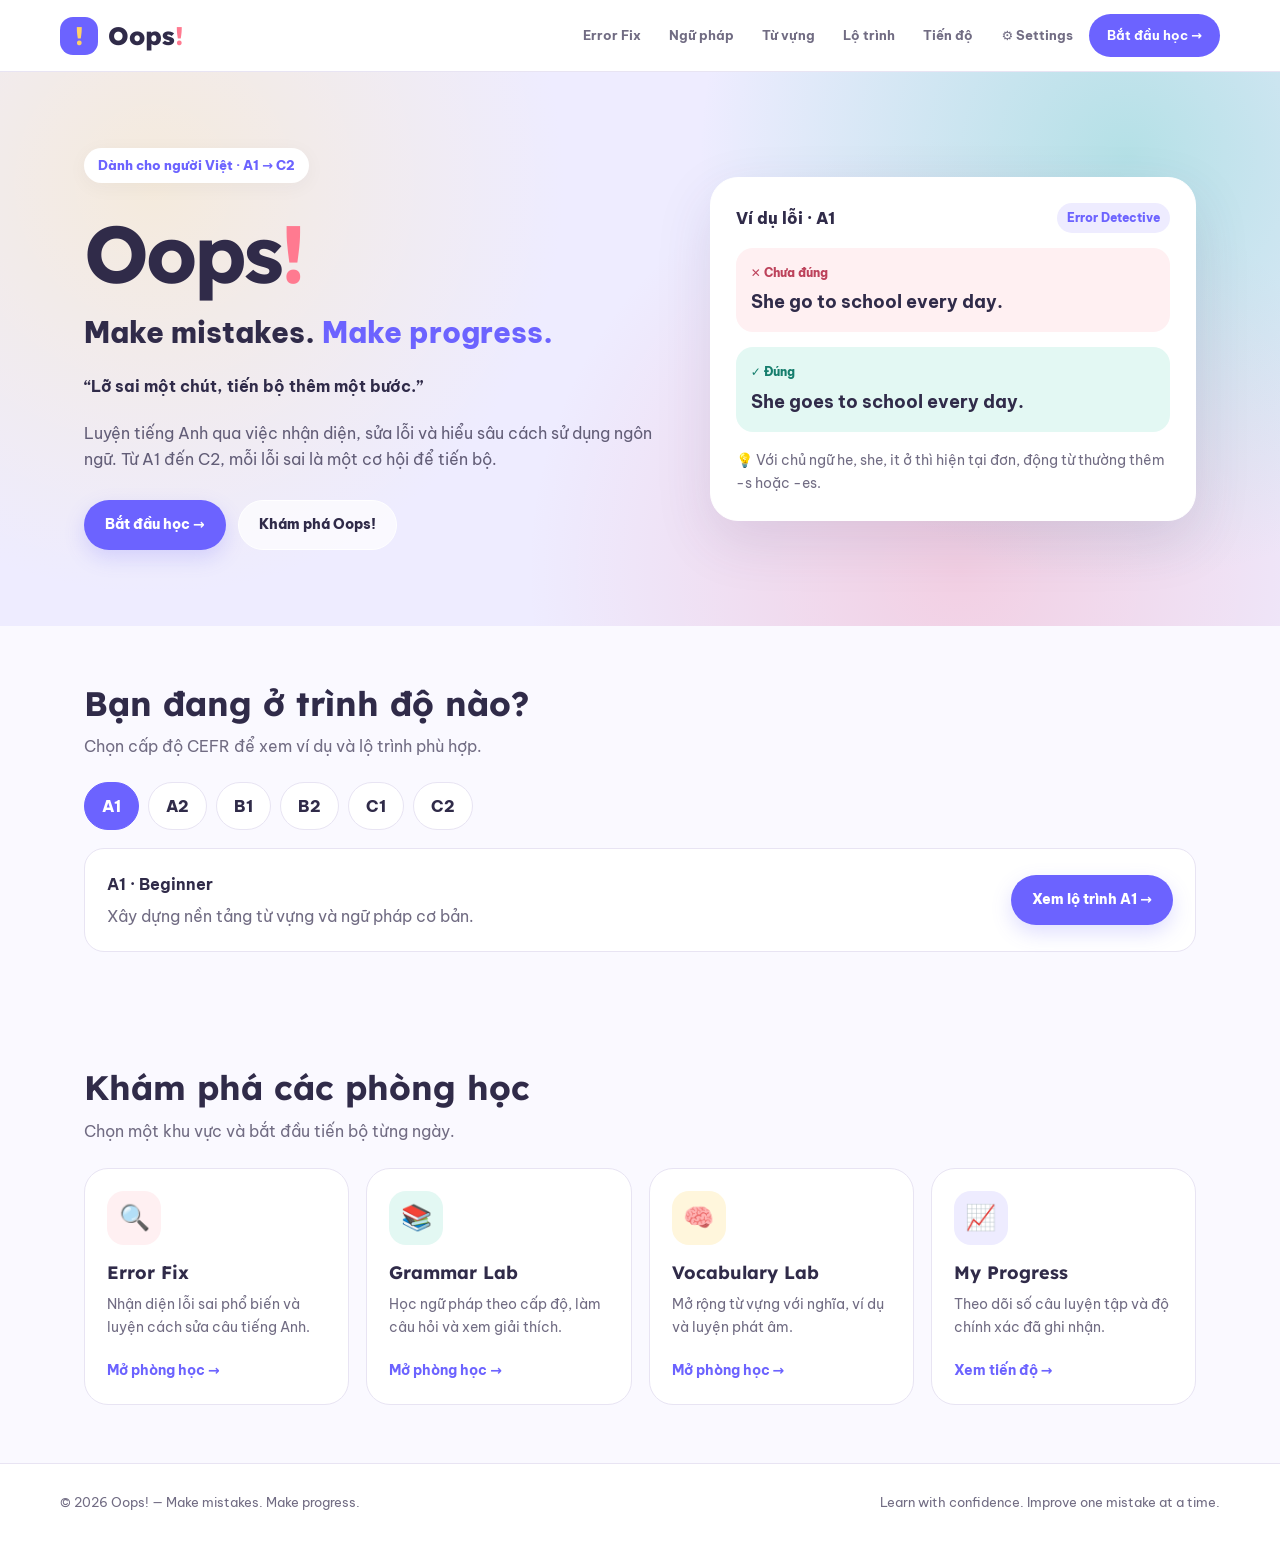
==== commit aa5a673b: "Update index.html" ====
--- a/index.html
+++ b/index.html
@@ -42,7 +42,7 @@
 .btn:hover{transform:translateY(-2px)}
 .btn-primary{background:var(--primary);color:white;box-shadow:0 8px 20px #6c63ff35}
 .btn-outline{background:#ffffffb8;border-color:#ffffff;color:var(--ink)}
-.example{padding:25px;background:var(--card);border:1px solid #ffffff;border-radius:28px;box-shadow:0 20px 55px #473b7020;transform:rotate(1deg)}
+.example{padding:25px;background:var(--card);border:1px solid #ffffff;border-radius:28px;box-shadow:0 20px 55px #473b7020;transform:rotate(0deg)}
 .example-head{display:flex;justify-content:space-between;gap:10px;align-items:center;font-weight:800}
 .badge{background:var(--primary-soft);color:var(--primary);border-radius:999px;padding:5px 10px;font-size:12px}
 .sample-box{padding:15px;border-radius:17px;margin-top:15px}
